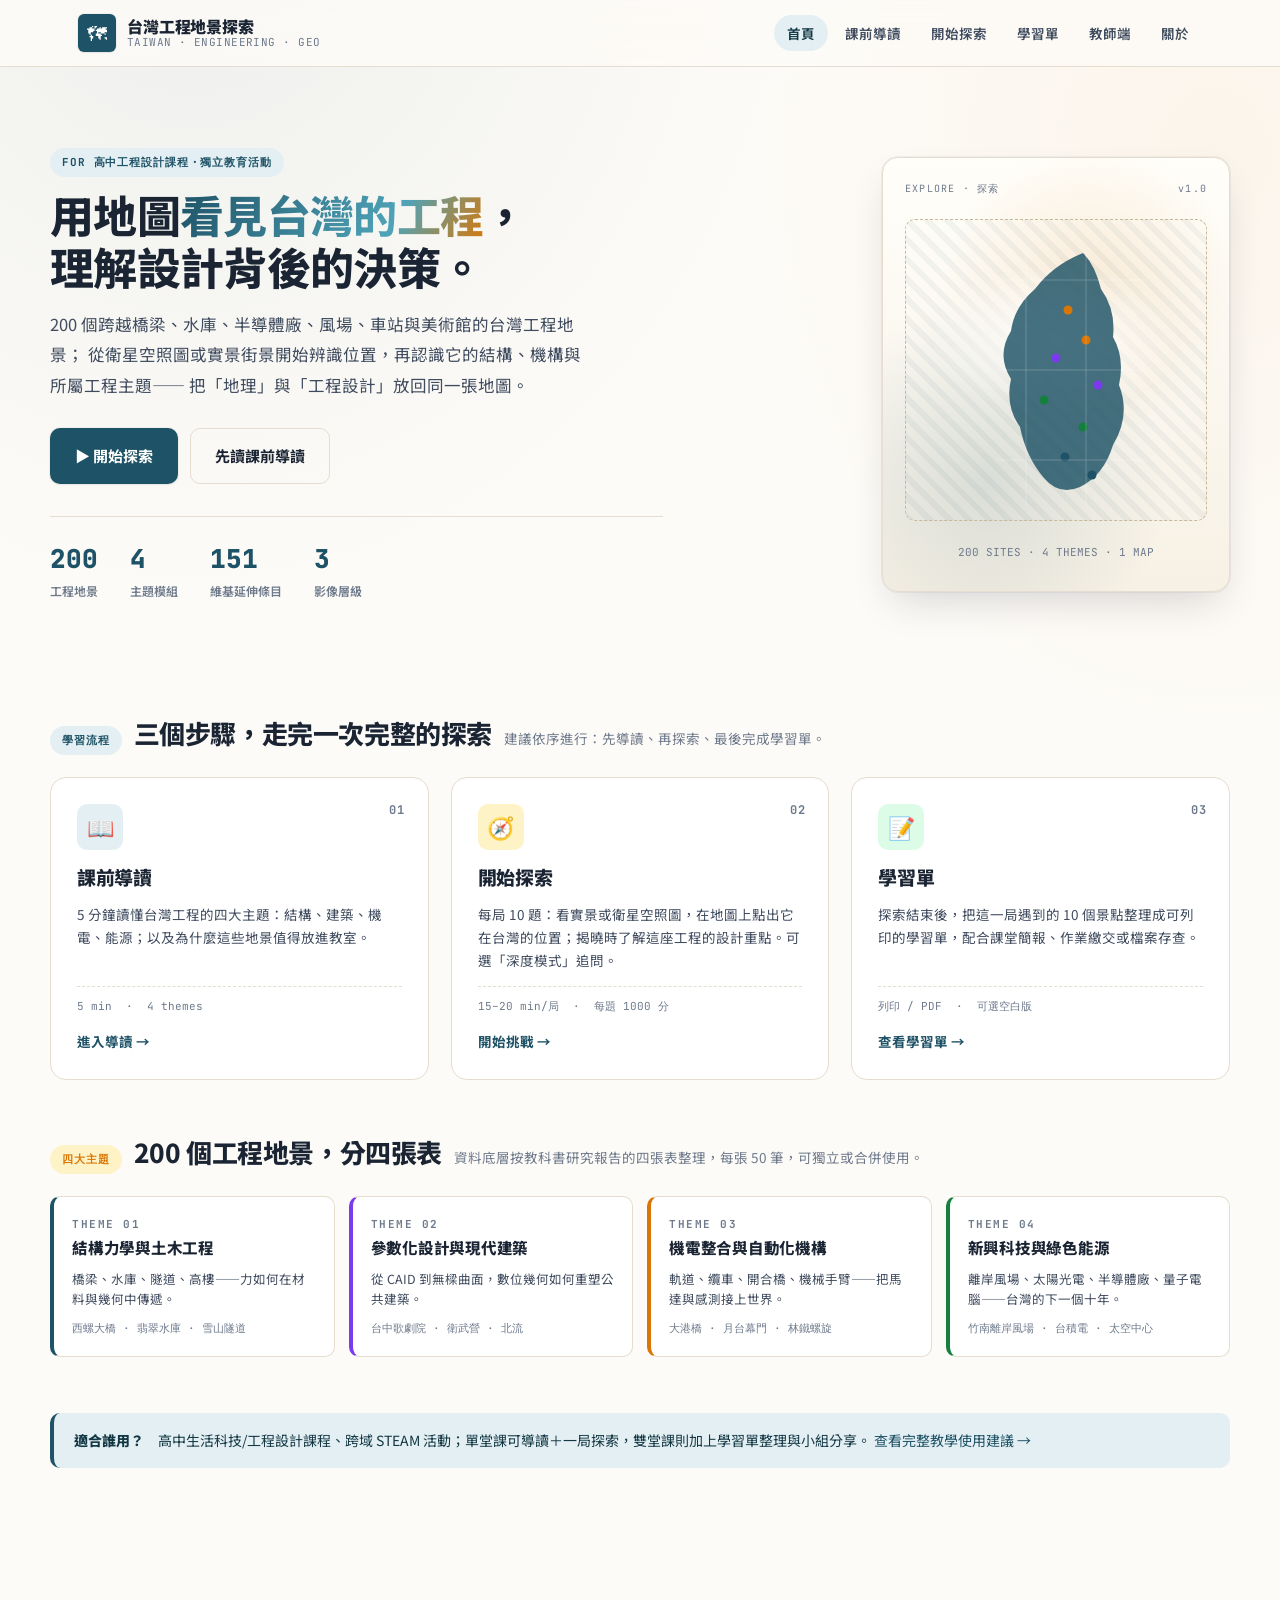
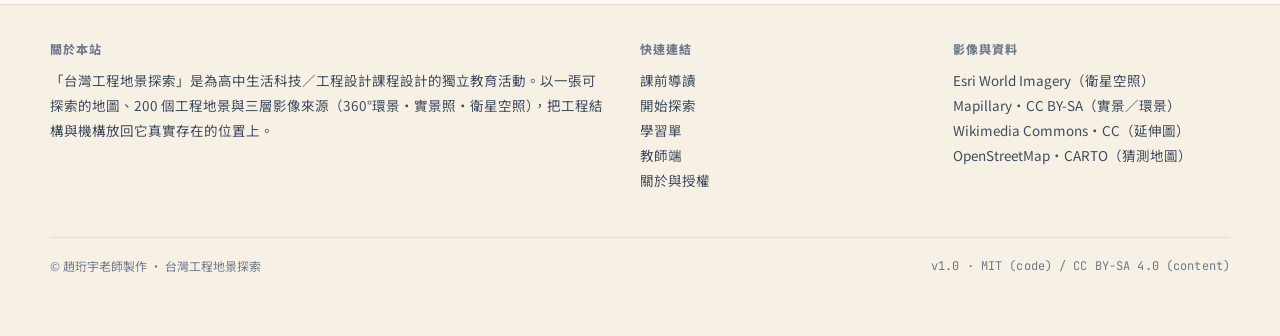
==== index.html @ e028227a "初始版本：台灣工程地景探索 v1.0 從 PC13110 工程設計學習平台的 GeoGuess 衍生而來的獨立教育站， 把 200 個工程地景重新組成完整的學習活動。  頁面架構（6 頁）： - in" ====
<!DOCTYPE html>
<html lang="zh-Hant">
<head>
<meta charset="UTF-8">
<meta name="viewport" content="width=device-width, initial-scale=1.0">
<title>台灣工程地景探索 ｜ Taiwan Engineering Geo</title>
<meta name="description" content="200 個台灣工程地景的互動學習活動：先讀懂四大工程主題，再進入地圖挑戰看景認位，最後完成學習單。為高中工程設計課程設計的獨立教育站。">
<link rel="preconnect" href="https://fonts.googleapis.com">
<link rel="preconnect" href="https://fonts.gstatic.com" crossorigin>
<link href="https://fonts.googleapis.com/css2?family=Noto+Sans+TC:wght@400;500;700;800;900&family=JetBrains+Mono:wght@400;700&display=swap" rel="stylesheet">
<link rel="stylesheet" href="css/style.css">
<link rel="icon" href="data:image/svg+xml,%3Csvg xmlns='http://www.w3.org/2000/svg' viewBox='0 0 100 100'%3E%3Ctext y='.9em' font-size='90'%3E🗺️%3C/text%3E%3C/svg%3E">
</head>
<body>

<header class="topbar">
  <div class="topbar-inner">
    <a class="brand" href="index.html">
      <div class="logo">🗺</div>
      <div class="t">
        <div class="t-1">台灣工程地景探索</div>
        <div class="t-2">TAIWAN · ENGINEERING · GEO</div>
      </div>
    </a>
    <nav class="topnav">
      <a href="index.html" class="active">首頁</a>
      <a href="intro.html">課前導讀</a>
      <a href="explore.html">開始探索</a>
      <a href="worksheet.html">學習單</a>
      <a href="teacher.html">教師端</a>
      <a href="about.html">關於</a>
    </nav>
  </div>
</header>

<main>

<section class="hero wrap">
  <div class="hero-grid">
    <div>
      <span class="eyebrow">FOR 高中工程設計課程・獨立教育活動</span>
      <h1>用地圖<span class="grad">看見台灣的工程</span>，<br>理解設計背後的決策。</h1>
      <p class="lead">
        200 個跨越橋梁、水庫、半導體廠、風場、車站與美術館的台灣工程地景；
        從衛星空照圖或實景街景開始辨識位置，再認識它的結構、機構與所屬工程主題——
        把「地理」與「工程設計」放回同一張地圖。
      </p>
      <div class="hero-cta">
        <a class="btn btn-primary btn-lg" href="explore.html">▶ 開始探索</a>
        <a class="btn btn-ghost btn-lg" href="intro.html">先讀課前導讀</a>
      </div>
      <div class="hero-stat">
        <div><span class="n">200</span><span class="l">工程地景</span></div>
        <div><span class="n">4</span><span class="l">主題模組</span></div>
        <div><span class="n">151</span><span class="l">維基延伸條目</span></div>
        <div><span class="n">3</span><span class="l">影像層級</span></div>
      </div>
    </div>
    <div class="hero-art">
      <div class="badge-row">
        <span>EXPLORE · 探索</span>
        <span>v1.0</span>
      </div>
      <div class="map-mini" aria-hidden="true">
        <svg viewBox="0 0 200 200" xmlns="http://www.w3.org/2000/svg">
          <!-- 台灣輪廓抽象示意 -->
          <path fill="#1E5266" opacity=".82" d="M118 22 Q126 30 130 46 Q140 60 138 78 Q146 92 142 110 Q150 130 138 150 Q132 170 116 178 Q102 184 92 172 Q80 158 76 138 Q66 124 70 106 Q60 90 70 74 Q72 58 86 46 Q98 30 118 22Z"/>
          <!-- 點：四大主題色 -->
          <circle cx="108" cy="60" r="3" fill="#D97706"/>
          <circle cx="120" cy="80" r="3" fill="#D97706"/>
          <circle cx="100" cy="92" r="3" fill="#7C3AED"/>
          <circle cx="128" cy="110" r="3" fill="#7C3AED"/>
          <circle cx="92" cy="120" r="3" fill="#15803D"/>
          <circle cx="118" cy="138" r="3" fill="#15803D"/>
          <circle cx="106" cy="158" r="3" fill="#1E5266"/>
          <circle cx="124" cy="170" r="3" fill="#1E5266"/>
          <!-- 經緯網格 -->
          <g stroke="#fff" stroke-width=".4" opacity=".35">
            <line x1="60" y1="40" x2="160" y2="40"/>
            <line x1="60" y1="100" x2="160" y2="100"/>
            <line x1="60" y1="160" x2="160" y2="160"/>
            <line x1="80" y1="20" x2="80" y2="190"/>
            <line x1="120" y1="20" x2="120" y2="190"/>
          </g>
        </svg>
      </div>
      <div class="map-cap">200 SITES · 4 THEMES · 1 MAP</div>
    </div>
  </div>
</section>

<section class="section wrap">
  <div class="h-sec">
    <span class="eyebrow">學習流程</span>
    <h2>三個步驟，走完一次完整的探索</h2>
    <span class="sub">建議依序進行：先導讀、再探索、最後完成學習單。</span>
  </div>
  <div class="entries">

    <a class="entry-card" href="intro.html">
      <span class="step">01</span>
      <div class="ic">📖</div>
      <h3>課前導讀</h3>
      <p>5 分鐘讀懂台灣工程的四大主題：結構、建築、機電、能源；以及為什麼這些地景值得放進教室。</p>
      <div class="meta">
        <span>5 min</span><span>·</span><span>4 themes</span>
      </div>
      <span class="go">進入導讀 →</span>
    </a>

    <a class="entry-card amber" href="explore.html">
      <span class="step">02</span>
      <div class="ic">🧭</div>
      <h3>開始探索</h3>
      <p>每局 10 題：看實景或衛星空照圖，在地圖上點出它在台灣的位置；揭曉時了解這座工程的設計重點。可選「深度模式」追問。</p>
      <div class="meta">
        <span>15–20 min/局</span><span>·</span><span>每題 1000 分</span>
      </div>
      <span class="go">開始挑戰 →</span>
    </a>

    <a class="entry-card green" href="worksheet.html">
      <span class="step">03</span>
      <div class="ic">📝</div>
      <h3>學習單</h3>
      <p>探索結束後，把這一局遇到的 10 個景點整理成可列印的學習單，配合課堂簡報、作業繳交或檔案存查。</p>
      <div class="meta">
        <span>列印 / PDF</span><span>·</span><span>可選空白版</span>
      </div>
      <span class="go">查看學習單 →</span>
    </a>

  </div>
</section>

<section class="section wrap">
  <div class="h-sec">
    <span class="eyebrow eyebrow-amber">四大主題</span>
    <h2>200 個工程地景，分四張表</h2>
    <span class="sub">資料底層按教科書研究報告的四張表整理，每張 50 筆，可獨立或合併使用。</span>
  </div>
  <div class="themes">
    <div class="theme-card">
      <div class="num">THEME 01</div>
      <h4>結構力學與土木工程</h4>
      <p>橋梁、水庫、隧道、高樓——力如何在材料與幾何中傳遞。</p>
      <div class="ex">西螺大橋 · 翡翠水庫 · 雪山隧道</div>
    </div>
    <div class="theme-card">
      <div class="num">THEME 02</div>
      <h4>參數化設計與現代建築</h4>
      <p>從 CAID 到無樑曲面，數位幾何如何重塑公共建築。</p>
      <div class="ex">台中歌劇院 · 衛武營 · 北流</div>
    </div>
    <div class="theme-card">
      <div class="num">THEME 03</div>
      <h4>機電整合與自動化機構</h4>
      <p>軌道、纜車、開合橋、機械手臂——把馬達與感測接上世界。</p>
      <div class="ex">大港橋 · 月台幕門 · 林鐵螺旋</div>
    </div>
    <div class="theme-card">
      <div class="num">THEME 04</div>
      <h4>新興科技與綠色能源</h4>
      <p>離岸風場、太陽光電、半導體廠、量子電腦——台灣的下一個十年。</p>
      <div class="ex">竹南離岸風場 · 台積電 · 太空中心</div>
    </div>
  </div>
</section>

<section class="section wrap">
  <div class="callout">
    <strong>適合誰用？</strong>　高中生活科技/工程設計課程、跨域 STEAM 活動；單堂課可導讀＋一局探索，雙堂課則加上學習單整理與小組分享。
    <a href="intro.html">查看完整教學使用建議 →</a>
  </div>
</section>

</main>

<footer class="footer">
  <div class="footer-inner">
    <div>
      <h4>關於本站</h4>
      <p>「台灣工程地景探索」是為高中生活科技／工程設計課程設計的獨立教育活動。以一張可探索的地圖、200 個工程地景與三層影像來源（360°環景・實景照・衛星空照），把工程結構與機構放回它真實存在的位置上。</p>
    </div>
    <div>
      <h4>快速連結</h4>
      <ul>
        <li><a href="intro.html">課前導讀</a></li>
        <li><a href="explore.html">開始探索</a></li>
        <li><a href="worksheet.html">學習單</a></li>
        <li><a href="teacher.html">教師端</a></li>
        <li><a href="about.html">關於與授權</a></li>
      </ul>
    </div>
    <div>
      <h4>影像與資料</h4>
      <ul>
        <li>Esri World Imagery（衛星空照）</li>
        <li>Mapillary・CC BY-SA（實景／環景）</li>
        <li>Wikimedia Commons・CC（延伸圖）</li>
        <li>OpenStreetMap・CARTO（猜測地圖）</li>
      </ul>
    </div>
    <div class="copy">
      <span>© 趙珩宇老師製作 · 台灣工程地景探索</span>
      <span class="mono">v1.0 · MIT (code) / CC BY-SA 4.0 (content)</span>
    </div>
  </div>
</footer>

</body>
</html>
---- css/style.css ----
/* ============================================================
 * 台灣工程地景探索 — 全站樣式
 * 設計主軸：紙地圖（topographic）風格、米色紙底＋深青／琥珀雙色點綴
 * ============================================================ */

:root {
  --c-ink:        #1A2433;
  --c-ink-soft:   #3F4B5E;
  --c-muted:      #6E7A8C;
  --c-line:       #E5DDD0;
  --c-line-soft:  #F0EADD;
  --c-paper:      #FDFBF7;
  --c-paper-2:    #F7F1E5;
  --c-card:       #FFFFFF;
  --c-primary:    #1E5266;
  --c-primary-d:  #133844;
  --c-primary-l:  #E3EFF3;
  --c-amber:      #D97706;
  --c-amber-l:    #FEF3C7;
  --c-green:      #15803D;
  --c-green-l:    #DCFCE7;
  --c-red:        #B91C1C;
  --c-red-l:      #FEE2E2;

  --r-sm: 6px;
  --r:    10px;
  --r-lg: 16px;

  --sh-sm: 0 1px 2px rgba(20,30,50,.05), 0 0 0 1px rgba(20,30,50,.04);
  --sh:    0 4px 16px rgba(20,30,50,.08), 0 0 0 1px rgba(20,30,50,.04);
  --sh-lg: 0 18px 40px -12px rgba(20,30,50,.18), 0 0 0 1px rgba(20,30,50,.05);

  --f-sans: "Noto Sans TC", "Noto Sans", -apple-system, "PingFang TC", "Microsoft JhengHei", sans-serif;
  --f-mono: "JetBrains Mono", "SF Mono", Menlo, Consolas, monospace;
}

* { box-sizing: border-box; margin: 0; padding: 0; }
html { -webkit-text-size-adjust: 100%; }
body {
  font-family: var(--f-sans);
  font-size: 15px;
  line-height: 1.7;
  color: var(--c-ink);
  background:
    radial-gradient(ellipse 80% 60% at 15% -5%, rgba(30,82,102,.07), transparent 60%),
    radial-gradient(ellipse 60% 50% at 95% 8%, rgba(217,119,6,.05), transparent 60%),
    var(--c-paper);
  min-height: 100vh;
  -webkit-font-smoothing: antialiased;
}
img { max-width: 100%; display: block; }
a { color: var(--c-primary); text-decoration: none; }
a:hover { color: var(--c-primary-d); }
button { font-family: inherit; cursor: pointer; }
input, textarea, select { font-family: inherit; font-size: inherit; }

.mono { font-family: var(--f-mono); letter-spacing: .01em; }

/* ---------- 頂部與頁尾 ---------- */
.topbar {
  position: sticky; top: 0; z-index: 50;
  background: rgba(253, 251, 247, .85);
  backdrop-filter: saturate(180%) blur(12px);
  -webkit-backdrop-filter: saturate(180%) blur(12px);
  border-bottom: 1px solid var(--c-line);
}
.topbar-inner {
  max-width: 1180px; margin: 0 auto;
  padding: 14px 28px;
  display: flex; align-items: center; gap: 18px; flex-wrap: wrap;
}
.brand {
  display: flex; align-items: center; gap: 11px;
  text-decoration: none; color: inherit;
}
.brand .logo {
  width: 38px; height: 38px;
  display: grid; place-items: center;
  background: var(--c-primary); color: #fff;
  border-radius: var(--r-sm);
  font-size: 20px;
  box-shadow: var(--sh-sm);
}
.brand .t {
  display: flex; flex-direction: column; line-height: 1.2;
}
.brand .t-1 {
  font-size: 16px; font-weight: 900; letter-spacing: -.01em; color: var(--c-ink);
}
.brand .t-2 {
  font-family: var(--f-mono);
  font-size: 11px; color: var(--c-muted); letter-spacing: .04em;
}
.topnav { margin-left: auto; display: flex; gap: 4px; flex-wrap: wrap; }
.topnav a {
  font-size: 13.5px; font-weight: 600;
  padding: 7px 13px; border-radius: 999px;
  color: var(--c-ink-soft);
}
.topnav a:hover { background: var(--c-line-soft); color: var(--c-primary); }
.topnav a.active { background: var(--c-primary-l); color: var(--c-primary-d); }

.footer {
  margin-top: 80px;
  padding: 36px 28px 60px;
  border-top: 1px solid var(--c-line);
  background: var(--c-paper-2);
}
.footer-inner {
  max-width: 1180px; margin: 0 auto;
  display: grid; grid-template-columns: 2fr 1fr 1fr; gap: 36px;
}
.footer h4 {
  font-size: 12px; font-weight: 800;
  color: var(--c-muted); text-transform: uppercase;
  letter-spacing: .08em; margin-bottom: 10px;
}
.footer p, .footer li {
  font-size: 13.5px; color: var(--c-ink-soft); line-height: 1.85;
}
.footer ul { list-style: none; }
.footer a { color: var(--c-ink-soft); }
.footer a:hover { color: var(--c-primary); text-decoration: underline; }
.footer .copy {
  grid-column: 1 / -1;
  border-top: 1px solid var(--c-line);
  padding-top: 18px; margin-top: 8px;
  font-size: 12px; color: var(--c-muted);
  display: flex; justify-content: space-between; gap: 12px; flex-wrap: wrap;
}
@media (max-width: 760px) {
  .footer-inner { grid-template-columns: 1fr; gap: 26px; }
}

/* ---------- 容器與排版 ---------- */
.wrap { max-width: 1180px; margin: 0 auto; padding: 0 28px; }
.wrap-narrow { max-width: 820px; margin: 0 auto; padding: 0 28px; }
.section { padding: 56px 0; }
.section + .section { padding-top: 0; }

.eyebrow {
  display: inline-flex; align-items: center; gap: 8px;
  font-family: var(--f-mono);
  font-size: 11px; font-weight: 700;
  color: var(--c-primary);
  background: var(--c-primary-l);
  border-radius: 999px;
  padding: 5px 12px;
  letter-spacing: .08em;
  text-transform: uppercase;
}
.eyebrow-amber { background: var(--c-amber-l); color: var(--c-amber); }

h1, h2, h3, h4 { color: var(--c-ink); letter-spacing: -.015em; font-weight: 800; }
h1 { font-size: 44px; line-height: 1.18; }
h2 { font-size: 30px; line-height: 1.25; }
h3 { font-size: 21px; line-height: 1.35; }
h4 { font-size: 16px; line-height: 1.4; }
.lead {
  font-size: 16.5px; line-height: 1.85; color: var(--c-ink-soft);
}
.muted { color: var(--c-muted); }
.grad {
  background: linear-gradient(120deg, var(--c-primary), #4FA3B8 70%, var(--c-amber));
  -webkit-background-clip: text; background-clip: text;
  -webkit-text-fill-color: transparent;
}
@media (max-width: 680px) {
  h1 { font-size: 32px; }
  h2 { font-size: 24px; }
}

/* ---------- 按鈕 ---------- */
.btn {
  display: inline-flex; align-items: center; gap: 8px;
  font-size: 14px; font-weight: 700;
  padding: 11px 19px;
  border-radius: var(--r);
  border: 1px solid transparent;
  cursor: pointer;
  transition: transform .12s, box-shadow .12s, background .12s;
}
.btn:active { transform: translateY(1px); }
.btn-primary {
  background: var(--c-primary); color: #fff; box-shadow: var(--sh-sm);
}
.btn-primary:hover { background: var(--c-primary-d); color: #fff; }
.btn-amber { background: var(--c-amber); color: #fff; box-shadow: var(--sh-sm); }
.btn-amber:hover { background: #B45309; color: #fff; }
.btn-ghost {
  background: transparent; color: var(--c-ink);
  border-color: var(--c-line);
}
.btn-ghost:hover { background: var(--c-line-soft); border-color: var(--c-primary); }
.btn-sm { padding: 7px 13px; font-size: 12.5px; }
.btn-lg { padding: 14px 24px; font-size: 15px; }

/* ---------- 卡片 ---------- */
.card {
  background: var(--c-card);
  border: 1px solid var(--c-line);
  border-radius: var(--r-lg);
  padding: 24px;
  box-shadow: var(--sh-sm);
}
.card-hov { transition: transform .15s, box-shadow .15s, border-color .15s; }
.card-hov:hover { transform: translateY(-3px); box-shadow: var(--sh); border-color: #D2C4A8; }

.chip {
  display: inline-flex; align-items: center; gap: 5px;
  font-size: 12px; font-weight: 700;
  padding: 3px 10px; border-radius: 999px;
  background: var(--c-line-soft); color: var(--c-ink-soft);
}
.chip-primary { background: var(--c-primary-l); color: var(--c-primary-d); }
.chip-amber { background: var(--c-amber-l); color: var(--c-amber); }
.chip-green { background: var(--c-green-l); color: var(--c-green); }

/* ---------- 首頁專屬 ---------- */
.hero {
  padding: 80px 0 60px;
  position: relative;
}
.hero-grid {
  display: grid; grid-template-columns: 1.2fr 1fr; gap: 56px; align-items: center;
}
@media (max-width: 880px) {
  .hero-grid { grid-template-columns: 1fr; gap: 32px; }
  .hero { padding: 50px 0 30px; }
}
.hero h1 { margin-top: 12px; }
.hero .lead { margin-top: 16px; max-width: 540px; }
.hero-cta { margin-top: 28px; display: flex; gap: 12px; flex-wrap: wrap; }
.hero-stat {
  margin-top: 32px; display: flex; gap: 32px; flex-wrap: wrap;
  padding-top: 20px; border-top: 1px solid var(--c-line);
}
.hero-stat div { display: flex; flex-direction: column; }
.hero-stat .n {
  font-family: var(--f-mono);
  font-size: 26px; font-weight: 800; color: var(--c-primary);
}
.hero-stat .l { font-size: 12px; color: var(--c-muted); font-weight: 600; }

.hero-art {
  position: relative; aspect-ratio: 4/5; max-width: 380px; margin-left: auto;
  background: var(--c-card);
  border: 1px solid var(--c-line);
  border-radius: var(--r-lg);
  box-shadow: var(--sh-lg);
  overflow: hidden;
  padding: 22px;
  background-image:
    radial-gradient(circle at 60% 30%, rgba(217,119,6,.12), transparent 40%),
    radial-gradient(circle at 30% 75%, rgba(30,82,102,.14), transparent 45%),
    linear-gradient(180deg, #FFFEF9, #F7F1E5);
}
.hero-art .badge-row {
  display: flex; justify-content: space-between; align-items: center;
  font-family: var(--f-mono); font-size: 10px; color: var(--c-muted); letter-spacing: .12em;
}
.hero-art .map-mini {
  margin: 22px auto;
  width: 100%; aspect-ratio: 1;
  background:
    radial-gradient(ellipse 60% 36% at 50% 40%, #FFFFFF, transparent 70%),
    repeating-linear-gradient(45deg, rgba(30,82,102,.05) 0 6px, transparent 6px 14px);
  border: 1px dashed #C8B89A;
  border-radius: var(--r);
  position: relative;
}
.hero-art .map-mini svg { width: 100%; height: 100%; display: block; }
.hero-art .map-cap {
  font-family: var(--f-mono);
  font-size: 11px; color: var(--c-muted); text-align: center;
}

/* 三大主要入口卡片 */
.entries {
  display: grid; grid-template-columns: repeat(3, 1fr); gap: 22px;
}
@media (max-width: 880px) { .entries { grid-template-columns: 1fr; } }
.entry-card {
  background: var(--c-card);
  border: 1px solid var(--c-line);
  border-radius: var(--r-lg);
  padding: 26px;
  display: flex; flex-direction: column; gap: 14px;
  transition: transform .15s, box-shadow .15s, border-color .15s;
  position: relative;
  overflow: hidden;
}
.entry-card:hover {
  transform: translateY(-4px);
  box-shadow: var(--sh-lg);
  border-color: var(--c-primary);
}
.entry-card .step {
  position: absolute; right: 22px; top: 22px;
  font-family: var(--f-mono);
  font-size: 12px; color: var(--c-muted); font-weight: 700; letter-spacing: .1em;
}
.entry-card .ic {
  width: 46px; height: 46px; border-radius: var(--r);
  display: grid; place-items: center; font-size: 22px;
  background: var(--c-primary-l); color: var(--c-primary-d);
}
.entry-card.amber .ic { background: var(--c-amber-l); color: var(--c-amber); }
.entry-card.green .ic { background: var(--c-green-l); color: var(--c-green); }
.entry-card h3 { font-size: 19px; }
.entry-card p { font-size: 13.5px; color: var(--c-ink-soft); line-height: 1.7; flex: 1; }
.entry-card .meta {
  font-family: var(--f-mono); font-size: 11px; color: var(--c-muted);
  display: flex; gap: 14px; padding-top: 10px; border-top: 1px dashed var(--c-line);
}
.entry-card .go {
  display: inline-flex; align-items: center; gap: 6px;
  font-weight: 700; color: var(--c-primary);
  font-size: 13.5px;
}

/* 四大主題小卡 */
.themes {
  display: grid; grid-template-columns: repeat(4, 1fr); gap: 14px;
}
@media (max-width: 880px) { .themes { grid-template-columns: repeat(2, 1fr); } }
@media (max-width: 480px) { .themes { grid-template-columns: 1fr; } }
.theme-card {
  background: var(--c-card);
  border: 1px solid var(--c-line);
  border-radius: var(--r);
  padding: 18px;
  border-left: 4px solid var(--c-primary);
  transition: transform .12s, box-shadow .12s;
}
.theme-card:nth-child(2) { border-left-color: #7C3AED; }
.theme-card:nth-child(3) { border-left-color: var(--c-amber); }
.theme-card:nth-child(4) { border-left-color: var(--c-green); }
.theme-card:hover { transform: translateY(-2px); box-shadow: var(--sh-sm); }
.theme-card .num {
  font-family: var(--f-mono);
  font-size: 11px; font-weight: 700; color: var(--c-muted); letter-spacing: .14em;
}
.theme-card h4 { margin: 4px 0 10px; font-size: 15.5px; }
.theme-card p { font-size: 12.5px; color: var(--c-ink-soft); line-height: 1.6; }
.theme-card .ex {
  margin-top: 10px;
  font-family: var(--f-mono); font-size: 11px; color: var(--c-muted);
}

/* 段落標題 */
.h-sec {
  display: flex; align-items: baseline; gap: 12px;
  margin-bottom: 22px; flex-wrap: wrap;
}
.h-sec h2 { font-size: 26px; }
.h-sec .sub { font-size: 13.5px; color: var(--c-muted); }

/* 工具列／設定區 */
.toolbar {
  display: flex; gap: 8px; flex-wrap: wrap; align-items: center;
  padding: 12px 16px;
  background: var(--c-card);
  border: 1px solid var(--c-line);
  border-radius: var(--r);
}
.toolbar select, .toolbar input[type=text] {
  font-size: 13px; padding: 7px 10px;
  border: 1px solid var(--c-line); border-radius: var(--r-sm);
  background: #fff; color: var(--c-ink);
}
.toolbar label { font-size: 12.5px; color: var(--c-ink-soft); font-weight: 600; }

/* 通用 list */
ul.bullet { list-style: none; }
ul.bullet li {
  position: relative; padding-left: 22px;
  font-size: 14.5px; color: var(--c-ink-soft);
  margin-bottom: 8px; line-height: 1.75;
}
ul.bullet li::before {
  content: ''; position: absolute; left: 4px; top: 11px;
  width: 6px; height: 6px; border-radius: 50%;
  background: var(--c-amber);
}

/* 雙欄式說明 */
.split {
  display: grid; grid-template-columns: 1fr 1fr; gap: 28px;
}
@media (max-width: 760px) { .split { grid-template-columns: 1fr; } }

/* 提示 / 訊息盒 */
.callout {
  background: var(--c-primary-l);
  border-left: 4px solid var(--c-primary);
  padding: 16px 20px;
  border-radius: var(--r);
  font-size: 14px;
  color: var(--c-primary-d);
}
.callout.amber {
  background: var(--c-amber-l);
  border-left-color: var(--c-amber);
  color: #92400E;
}
.callout strong { font-weight: 800; }

/* 可滾動表格 */
.tw-scroll { overflow-x: auto; }
table.t {
  width: 100%; border-collapse: collapse; font-size: 13.5px;
}
table.t th, table.t td {
  text-align: left; padding: 10px 12px;
  border-bottom: 1px solid var(--c-line);
  vertical-align: top;
}
table.t th {
  background: var(--c-paper-2);
  font-weight: 800; color: var(--c-ink);
  white-space: nowrap;
}
table.t tbody tr:hover { background: var(--c-line-soft); }

/* 工具條（探索頁） */
.exp-hud {
  display: flex; align-items: center; gap: 14px;
  padding: 14px 18px;
  background: var(--c-card);
  border: 1px solid var(--c-line);
  border-radius: var(--r);
  flex-wrap: wrap;
}
.exp-hud .item {
  display: flex; flex-direction: column; line-height: 1.2;
  padding-right: 16px; border-right: 1px solid var(--c-line);
}
.exp-hud .item:last-child { border-right: 0; padding-right: 0; }
.exp-hud .item .l { font-size: 11px; color: var(--c-muted); font-weight: 600; letter-spacing: .04em; }
.exp-hud .item .v { font-family: var(--f-mono); font-size: 17px; font-weight: 800; color: var(--c-primary); }
.exp-hud .mode-tag {
  background: var(--c-primary); color: #fff;
  padding: 4px 11px; border-radius: 999px;
  font-size: 12px; font-weight: 700;
}

/* 探索佈局：左影像、右地圖 */
.exp-stage {
  display: grid; grid-template-columns: 1.45fr 1fr;
  gap: 18px; margin-top: 16px;
}
@media (max-width: 880px) { .exp-stage { grid-template-columns: 1fr; } }

.photo-panel, .map-panel {
  background: var(--c-card);
  border: 1px solid var(--c-line);
  border-radius: var(--r-lg);
  overflow: hidden;
  display: flex; flex-direction: column;
  box-shadow: var(--sh-sm);
}
.panel-h {
  font-family: var(--f-mono);
  font-size: 11.5px; font-weight: 700;
  color: var(--c-muted); letter-spacing: .1em;
  padding: 10px 16px;
  border-bottom: 1px solid var(--c-line);
  background: var(--c-paper-2);
}
.photo-box {
  position: relative; width: 100%;
  aspect-ratio: 4/3; min-height: 320px; max-height: 60vh;
  background: #1A2433;
  display: flex; align-items: center; justify-content: center;
  overflow: hidden;
}
.photo-box img {
  width: 100%; height: 100%; object-fit: cover;
}
.photo-msg {
  position: absolute; inset: 0;
  display: flex; align-items: center; justify-content: center;
  color: #cbd5e1; font-size: 14px; text-align: center; padding: 20px;
}
.photo-msg.hidden { display: none; }
#pano {
  position: absolute; inset: 0; width: 100%; height: 100%;
  display: none; cursor: grab; touch-action: none;
}
#pano.on { display: block; }
#pano.drag { cursor: grabbing; }
.pano-badge {
  position: absolute; left: 10px; top: 10px; z-index: 3;
  background: var(--c-amber); color: #fff;
  padding: 4px 10px; border-radius: 999px;
  font-size: 11px; font-weight: 700; pointer-events: none;
}
.pano-badge.hidden { display: none; }

.zoombar {
  display: none; gap: 8px; align-items: center;
  padding: 10px 14px; border-top: 1px solid var(--c-line);
  background: var(--c-paper-2);
}
.zoombar.on { display: flex; }
.zbtn {
  font-size: 12px; padding: 6px 10px;
  border: 1px solid var(--c-line);
  background: #fff; border-radius: var(--r-sm); color: var(--c-ink);
}
.zbtn:disabled { opacity: .4; cursor: default; }
.zlabel { font-size: 12px; color: var(--c-muted); flex: 1; text-align: center; }

.photo-cap {
  font-size: 12px; color: var(--c-muted);
  padding: 8px 14px; border-top: 1px solid var(--c-line);
}
.photo-clue {
  display: none;
  font-size: 13px; color: var(--c-ink-soft);
  padding: 12px 14px;
  background: var(--c-amber-l);
  border-top: 1px solid #FCD34D;
  line-height: 1.7;
}
.photo-clue.on { display: block; }
.photo-clue b { color: var(--c-amber); }

.refs { display: none; gap: 10px; flex-wrap: wrap; padding: 12px 14px; border-top: 1px solid var(--c-line); }
.refs.on { display: flex; }
.refs-h {
  width: 100%; font-size: 12px; font-weight: 800; color: var(--c-primary);
  text-transform: uppercase; letter-spacing: .08em;
}
.ref-card {
  width: 144px; border: 1px solid var(--c-line); background: #fff;
  border-radius: var(--r-sm); overflow: hidden;
  text-decoration: none; color: var(--c-ink);
  transition: transform .12s, box-shadow .12s, border-color .12s;
}
.ref-card:hover { transform: translateY(-2px); box-shadow: var(--sh-sm); border-color: var(--c-primary); }
.ref-card img { width: 100%; height: 90px; object-fit: cover; object-position: top; background: var(--c-paper-2); }
.ref-card span { display: block; font-size: 12px; font-weight: 700; padding: 6px 10px; }

#map {
  width: 100%; height: 460px; cursor: crosshair; background: var(--c-paper-2);
}
@media (max-width: 880px) { #map { height: 380px; } }
.gm {
  width: 22px; height: 22px; border-radius: 50%;
  display: flex; align-items: center; justify-content: center;
  font-size: 11px; font-weight: 900; border: 3px solid #fff;
  box-shadow: 0 2px 4px rgba(0,0,0,.25);
}
.gm-guess { background: var(--c-amber); color: #fff; }
.gm-actual { background: var(--c-green); color: #fff; }
.leaflet-container { font-family: var(--f-sans); }

.controls {
  padding: 14px 16px;
  display: flex; flex-direction: column; gap: 10px;
  border-top: 1px solid var(--c-line);
}
.result {
  font-size: 14px; color: var(--c-ink-soft);
  line-height: 1.65; min-height: 38px;
}
.result b { color: var(--c-primary); font-weight: 800; }
.result .rn { color: var(--c-amber); font-weight: 800; }

/* 深度模式追問 */
.followup {
  margin-top: 14px;
  background: var(--c-primary-l);
  border-left: 4px solid var(--c-primary);
  padding: 16px 18px;
  border-radius: var(--r);
}
.followup .fu-q {
  font-size: 14.5px; font-weight: 800; color: var(--c-primary-d);
  margin-bottom: 10px;
}
.followup .fu-opts {
  display: flex; flex-direction: column; gap: 6px;
}
.followup .fu-opt {
  background: #fff;
  border: 1px solid var(--c-line);
  border-radius: var(--r-sm);
  padding: 9px 13px;
  font-size: 13.5px; color: var(--c-ink);
  text-align: left; transition: background .12s, border-color .12s;
}
.followup .fu-opt:hover { background: var(--c-line-soft); border-color: var(--c-primary); }
.followup .fu-opt.ok { background: var(--c-green-l); border-color: var(--c-green); color: var(--c-green); font-weight: 700; }
.followup .fu-opt.bad { background: var(--c-red-l); border-color: var(--c-red); color: var(--c-red); }
.followup .fu-explain {
  margin-top: 10px; font-size: 13px; color: var(--c-ink-soft); line-height: 1.7;
  padding-top: 10px; border-top: 1px dashed #BFD9E2;
}

/* 開始畫面 / 結算 overlay */
.overlay {
  position: fixed; inset: 0; background: rgba(20,30,50,.55);
  display: flex; align-items: center; justify-content: center; padding: 20px;
  z-index: 1000; overflow: auto;
}
.overlay.hidden { display: none; }
.ov-box {
  background: #fff;
  border: 1px solid var(--c-line);
  border-radius: var(--r-lg);
  padding: 30px 32px;
  text-align: center;
  max-width: 460px; width: 100%;
  box-shadow: var(--sh-lg);
}
.ov-box h1 {
  font-size: 22px; color: var(--c-ink); margin-bottom: 8px;
}
.ov-box p { font-size: 14px; color: var(--c-ink-soft); line-height: 1.75; margin-bottom: 16px; }
.ov-box .big {
  font-family: var(--f-mono);
  font-size: 36px; color: var(--c-primary); font-weight: 800;
  margin: 12px 0 4px;
}
.ov-box .max { font-size: 13px; color: var(--c-muted); margin-bottom: 18px; }
.ov-box .rank-badge {
  display: inline-block;
  padding: 6px 14px;
  background: var(--c-amber-l); color: var(--c-amber);
  border-radius: 999px; font-weight: 700; font-size: 13px;
  margin-bottom: 20px;
}
.ov-box button { width: 100%; margin-top: 8px; padding: 12px; }
.ov-box .lead { font-size: 13px; color: var(--c-muted); margin: 16px 0 6px; }
.ov-box input {
  width: 100%; font-family: var(--f-mono); font-size: 13px; color: var(--c-ink);
  background: var(--c-paper-2); border: 1px solid var(--c-line);
  border-radius: var(--r-sm); padding: 10px;
  margin-top: 6px;
}
.ov-box input:focus { outline: none; border-color: var(--c-primary); background: #fff; }
.ov-box a { color: var(--c-primary); text-decoration: underline; }

.ov-modes {
  display: flex; flex-direction: column; gap: 10px; margin-top: 8px;
}
.ov-modes button {
  width: 100%; text-align: left; padding: 14px 16px;
  background: var(--c-primary); color: #fff;
  border: 0; border-radius: var(--r);
  display: flex; flex-direction: column; gap: 4px;
}
.ov-modes button .t1 { font-size: 15px; font-weight: 800; }
.ov-modes button .t2 { font-size: 11.5px; font-weight: 400; opacity: .9; }
.ov-modes button.alt { background: var(--c-card); color: var(--c-ink); border: 1px solid var(--c-line); }
.ov-modes button.alt .t1 { color: var(--c-ink); }
.ov-modes button.alt .t2 { color: var(--c-muted); opacity: 1; }
.ov-modes button.alt:hover { background: var(--c-line-soft); border-color: var(--c-primary); }

.ov-deep {
  display: flex; gap: 10px; align-items: center;
  margin: 16px 0;
  padding: 11px 14px;
  background: var(--c-amber-l);
  border-left: 4px solid var(--c-amber);
  border-radius: var(--r-sm);
  font-size: 13px; color: #92400E;
  text-align: left;
}
.ov-deep input[type=checkbox] { width: 18px; height: 18px; accent-color: var(--c-amber); }
.ov-deep label { cursor: pointer; flex: 1; line-height: 1.5; }
.ov-deep small { display: block; color: #B45309; font-size: 11.5px; margin-top: 2px; }

/* 學習單 */
.ws-actions {
  display: flex; gap: 10px; flex-wrap: wrap; margin-bottom: 18px;
  padding: 12px 16px;
  background: var(--c-card);
  border: 1px solid var(--c-line);
  border-radius: var(--r);
}
.ws-actions .info {
  flex: 1; font-size: 13px; color: var(--c-ink-soft);
}
.ws-sheet {
  background: #fff;
  border: 1px solid var(--c-line);
  border-radius: var(--r);
  padding: 36px 40px;
  box-shadow: var(--sh-sm);
  margin-bottom: 20px;
}
.ws-sheet h2 {
  text-align: center; font-size: 22px; margin-bottom: 6px;
}
.ws-sheet .ws-sub {
  text-align: center; font-size: 12px; color: var(--c-muted);
  font-family: var(--f-mono); letter-spacing: .04em; margin-bottom: 22px;
}
.ws-meta {
  display: grid; grid-template-columns: 1fr 1fr 1fr; gap: 12px;
  padding-bottom: 14px; margin-bottom: 20px;
  border-bottom: 1px solid var(--c-line);
}
.ws-meta .f {
  font-size: 12px; color: var(--c-muted);
}
.ws-meta .f .lab { display: block; font-weight: 700; margin-bottom: 3px; }
.ws-meta .line {
  border-bottom: 1px solid var(--c-ink);
  min-height: 26px;
}
.ws-sheet h3 {
  font-size: 16px; margin: 22px 0 10px;
  padding-left: 10px; border-left: 4px solid var(--c-primary);
}
.ws-sheet ol, .ws-sheet ul { margin: 8px 0 14px 22px; }
.ws-sheet ol li, .ws-sheet ul li { font-size: 13.5px; margin-bottom: 5px; }
.ws-sheet .blank {
  border-bottom: 1px solid var(--c-ink);
  min-height: 22px;
  margin: 6px 0;
}
.ws-sheet .blank.big { min-height: 60px; }
.ws-sheet table {
  width: 100%; border-collapse: collapse; font-size: 12.5px;
  margin: 8px 0 16px;
}
.ws-sheet table th, .ws-sheet table td {
  border: 1px solid #94A3B8;
  padding: 7px 9px;
  vertical-align: top;
}
.ws-sheet table th {
  background: var(--c-paper-2); font-weight: 800;
}
.ws-sheet table td.fill { min-height: 38px; }
.ws-sheet .ws-footer {
  margin-top: 30px; padding-top: 14px;
  border-top: 1px dashed var(--c-line);
  display: flex; justify-content: space-between;
  font-size: 11px; color: var(--c-muted);
}

@media print {
  body { background: #fff; }
  .topbar, .footer, .ws-actions, .topnav, .no-print { display: none !important; }
  .ws-sheet { box-shadow: none; border: 0; padding: 0; margin: 0; }
  .wrap, .wrap-narrow { padding: 0; max-width: none; }
  .section { padding: 0; }
  h1, h2, h3 { page-break-after: avoid; }
  table, .ws-sheet table { page-break-inside: avoid; }
}

/* 教師端 */
.tc-grid {
  display: grid; grid-template-columns: 1fr 1fr; gap: 18px;
}
@media (max-width: 880px) { .tc-grid { grid-template-columns: 1fr; } }
.tc-card { padding: 22px; }
.tc-card h3 { margin-bottom: 12px; }
.tc-stats {
  display: grid; grid-template-columns: repeat(4, 1fr); gap: 12px;
  margin: 12px 0 18px;
}
.tc-stat {
  background: var(--c-paper-2);
  border: 1px solid var(--c-line);
  border-radius: var(--r-sm);
  padding: 12px; text-align: center;
}
.tc-stat .n {
  font-family: var(--f-mono); font-size: 22px; font-weight: 800; color: var(--c-primary);
}
.tc-stat .l { font-size: 11px; color: var(--c-muted); font-weight: 600; }
.tc-empty {
  text-align: center;
  padding: 40px 20px;
  color: var(--c-muted);
  background: var(--c-paper-2);
  border: 1px dashed var(--c-line);
  border-radius: var(--r);
  font-size: 14px;
}
.tc-paste textarea {
  width: 100%; min-height: 110px;
  border: 1px solid var(--c-line); border-radius: var(--r-sm);
  padding: 10px 12px;
  font-family: var(--f-mono); font-size: 12.5px;
  resize: vertical;
}
.tc-paste textarea:focus { outline: none; border-color: var(--c-primary); }

.bar-list { display: flex; flex-direction: column; gap: 8px; }
.bar-row { display: flex; align-items: center; gap: 10px; font-size: 13px; }
.bar-row .name { flex: 0 0 130px; color: var(--c-ink-soft); white-space: nowrap; overflow: hidden; text-overflow: ellipsis; }
.bar-row .bar { flex: 1; height: 8px; background: var(--c-line-soft); border-radius: 99px; overflow: hidden; }
.bar-row .bar > div { height: 100%; background: linear-gradient(90deg, var(--c-primary), var(--c-amber)); }
.bar-row .v { flex: 0 0 80px; text-align: right; font-family: var(--f-mono); font-size: 12px; color: var(--c-primary); font-weight: 700; }

/* 工程地景縮覽地圖（intro / about 通用） */
.mini-leaf {
  width: 100%; height: 360px;
  border: 1px solid var(--c-line); border-radius: var(--r);
  background: var(--c-paper-2);
}
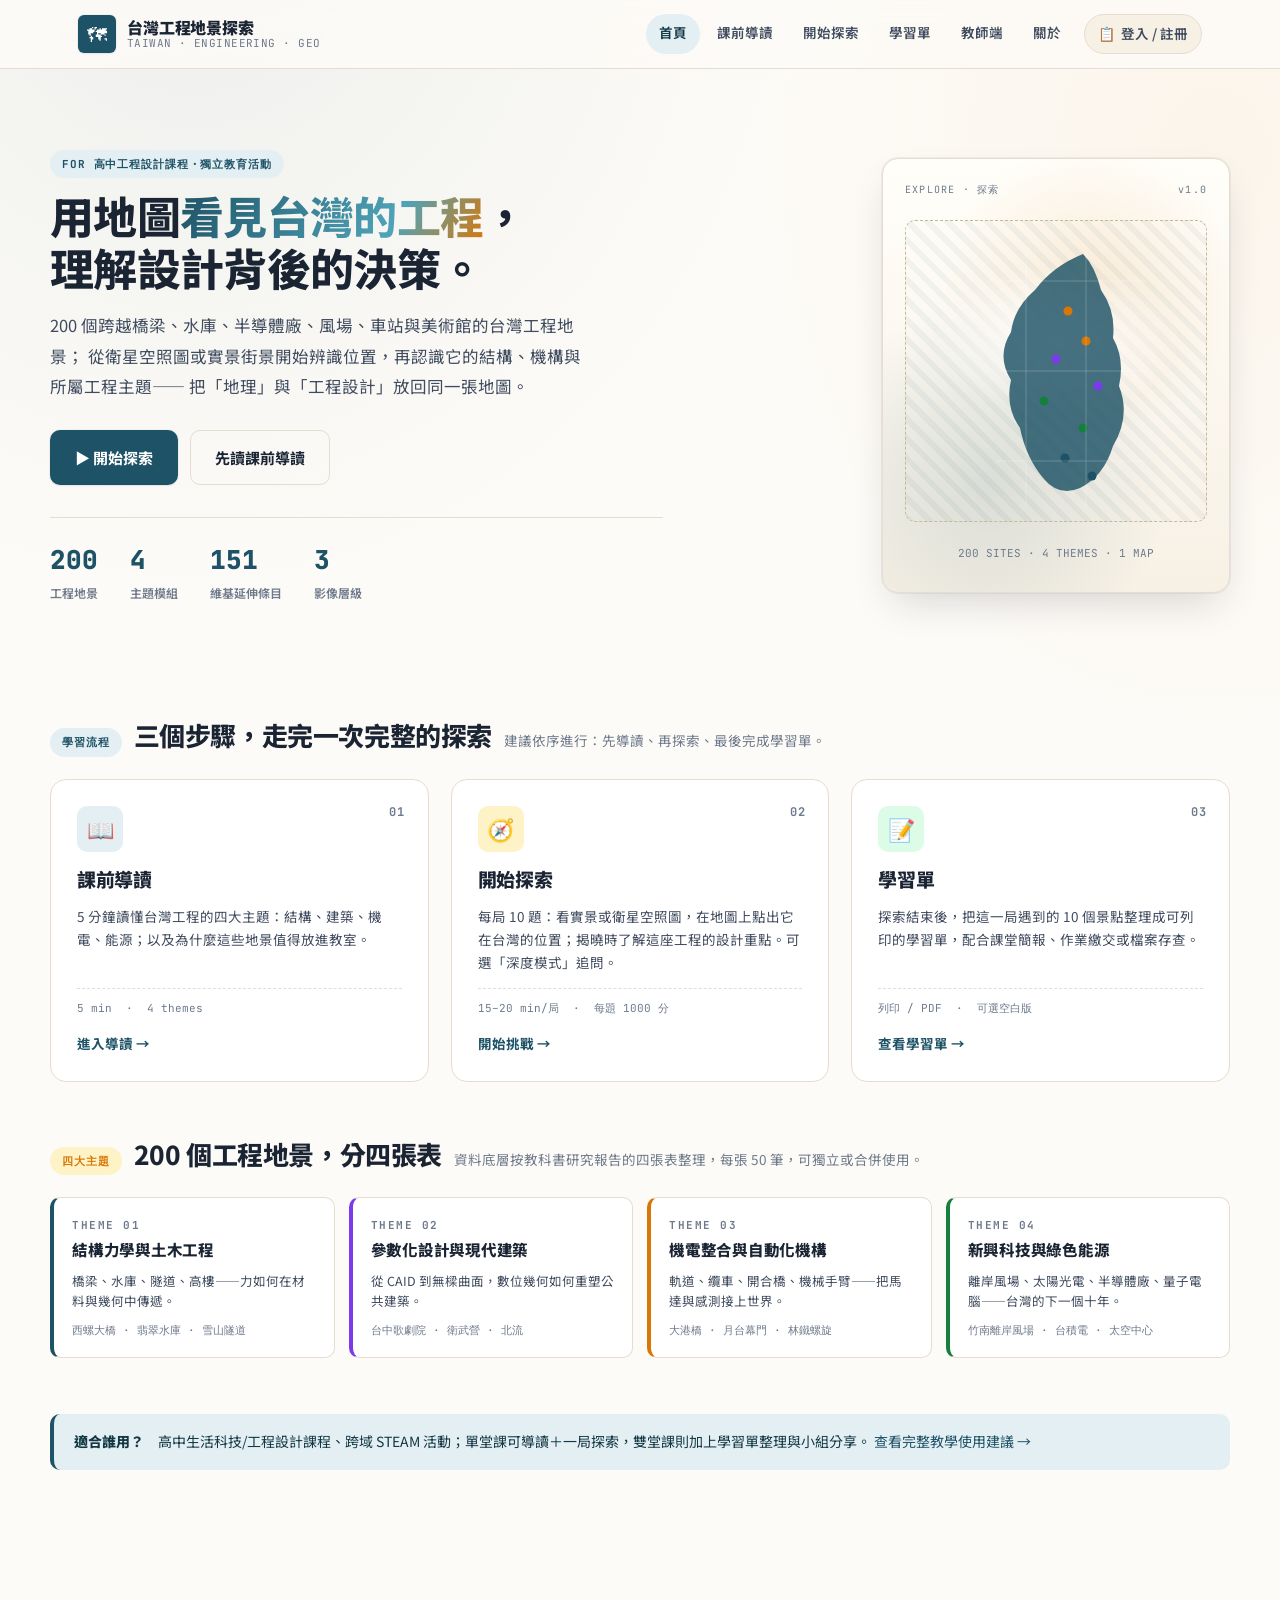
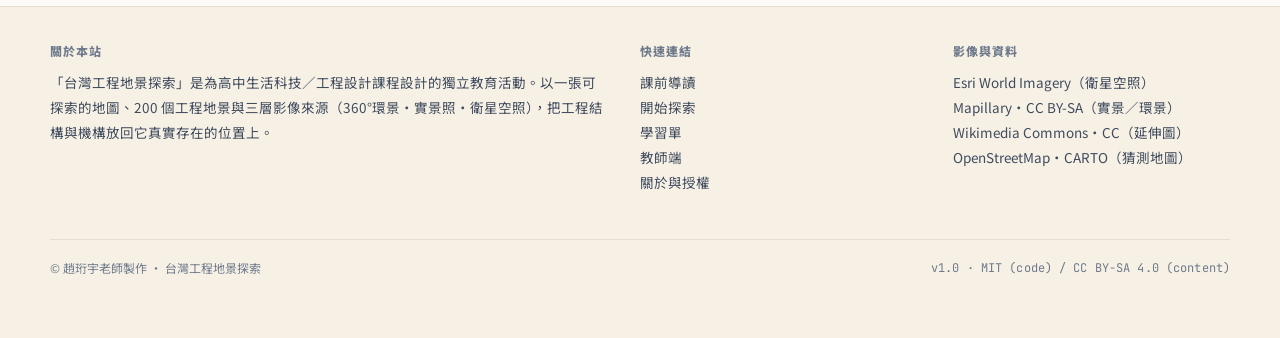
==== commit 487b56db: "新增玩家帳號系統與試玩模式 - 試玩 20 題：開始畫面新增「🎮 試玩 20 題」入口，跨全 200 景點隨機抽 20 題，   不需登入、不保存紀錄；適合第一次訪客評估。  - 帳號系統（純 loc" ====
--- a/index.html
+++ b/index.html
@@ -32,6 +32,7 @@
     </nav>
   </div>
 </header>
+<script src="js/auth.js"></script>
 
 <main>
 
--- a/css/style.css
+++ b/css/style.css
@@ -490,6 +490,16 @@
 }
 #pano.on { display: block; }
 #pano.drag { cursor: grabbing; }
+#satMap {
+  position: absolute; inset: 0; width: 100%; height: 100%;
+  display: none; background: #0d0c1f;
+}
+#satMap.on { display: block; }
+#satMap .leaflet-control-attribution {
+  font-size: 9px;
+  background: rgba(0,0,0,.5); color: #ddd;
+}
+#satMap .leaflet-control-attribution a { color: #ffd34e; }
 .pano-badge {
   position: absolute; left: 10px; top: 10px; z-index: 3;
   background: var(--c-amber); color: #fff;
@@ -807,3 +817,140 @@
   border: 1px solid var(--c-line); border-radius: var(--r);
   background: var(--c-paper-2);
 }
+
+/* ---------- 帳號 ---------- */
+.topnav-account {
+  display: inline-flex; align-items: center; gap: 6px;
+  margin-left: 6px; padding: 6px 12px;
+  font-size: 13px; font-weight: 700;
+  background: var(--c-paper-2);
+  border: 1px solid var(--c-line);
+  border-radius: 999px;
+  color: var(--c-ink-soft);
+  transition: background .12s, border-color .12s;
+}
+.topnav-account:hover { background: var(--c-primary-l); border-color: var(--c-primary); color: var(--c-primary-d); }
+.topnav-account.active { background: var(--c-primary); border-color: var(--c-primary); color: #fff; }
+.topnav-account .ac-ic { font-size: 14px; }
+.topnav-account .ac-n { max-width: 9em; overflow: hidden; text-overflow: ellipsis; white-space: nowrap; }
+
+.auth-tabs {
+  display: flex; gap: 4px; margin: 26px 0 12px;
+  padding: 4px; background: var(--c-paper-2);
+  border: 1px solid var(--c-line);
+  border-radius: var(--r);
+  width: fit-content;
+}
+.auth-tab {
+  padding: 8px 22px;
+  background: transparent; border: 0;
+  border-radius: var(--r-sm);
+  font-size: 14px; font-weight: 700;
+  color: var(--c-muted);
+}
+.auth-tab.active {
+  background: var(--c-card); color: var(--c-ink);
+  box-shadow: var(--sh-sm);
+}
+
+.auth-form {
+  display: none; flex-direction: column; gap: 14px;
+  max-width: 460px;
+}
+.auth-form.on { display: flex; }
+.auth-form label {
+  display: flex; flex-direction: column; gap: 5px;
+  font-size: 13px; font-weight: 700; color: var(--c-ink-soft);
+}
+.auth-form input, .auth-form select {
+  font-size: 15px; padding: 11px 14px;
+  background: #fff;
+  border: 1px solid var(--c-line);
+  border-radius: var(--r-sm);
+  color: var(--c-ink);
+  transition: border-color .12s, box-shadow .12s;
+}
+.auth-form input:focus, .auth-form select:focus {
+  outline: none; border-color: var(--c-primary);
+  box-shadow: 0 0 0 3px rgba(30,82,102,.12);
+}
+.auth-form input[type=password] { font-family: var(--f-mono); letter-spacing: .3em; }
+.auth-row {
+  display: grid; grid-template-columns: 1fr 1fr; gap: 12px;
+}
+@media (max-width: 520px) { .auth-row { grid-template-columns: 1fr; } }
+.auth-form button[type=submit] { margin-top: 6px; }
+.auth-msg { font-size: 13px; min-height: 18px; }
+
+.profile-head {
+  display: flex; align-items: flex-start; gap: 16px;
+  padding-bottom: 22px; border-bottom: 1px solid var(--c-line);
+}
+.profile-ic {
+  width: 60px; height: 60px; flex-shrink: 0;
+  display: grid; place-items: center;
+  background: var(--c-primary-l); color: var(--c-primary-d);
+  border-radius: 50%; font-size: 30px;
+}
+.profile-head h1 { font-size: 26px; line-height: 1.2; }
+
+.hist-list {
+  display: flex; flex-direction: column;
+}
+.hist-row {
+  display: grid;
+  grid-template-columns: 110px 1fr 1.2fr 80px;
+  gap: 12px; align-items: center;
+  padding: 9px 4px;
+  border-bottom: 1px solid var(--c-line-soft);
+  font-size: 13.5px;
+}
+.hist-row:last-child { border-bottom: 0; }
+.hist-row .h-date { color: var(--c-muted); font-family: var(--f-mono); font-size: 12.5px; }
+.hist-row .h-mode { color: var(--c-ink-soft); }
+.hist-row .h-bar { height: 8px; background: var(--c-line-soft); border-radius: 99px; overflow: hidden; }
+.hist-row .h-bar > div { height: 100%; background: linear-gradient(90deg, var(--c-primary), var(--c-amber)); }
+.hist-row .h-score { text-align: right; font-family: var(--f-mono); font-weight: 800; color: var(--c-primary); }
+@media (max-width: 600px) {
+  .hist-row { grid-template-columns: 1fr 80px; grid-template-areas: "date score" "mode mode" "bar bar"; gap: 4px; }
+  .hist-row .h-date { grid-area: date; }
+  .hist-row .h-mode { grid-area: mode; }
+  .hist-row .h-bar  { grid-area: bar; }
+  .hist-row .h-score{ grid-area: score; }
+}
+
+/* explore 開始畫面：試玩 CTA + 已登入提示 */
+.ov-userline {
+  display: flex; align-items: center; gap: 8px;
+  font-size: 12.5px; color: var(--c-muted);
+  margin: 10px 0 6px;
+  padding: 7px 12px;
+  background: var(--c-paper-2);
+  border-radius: var(--r-sm);
+  text-align: left;
+}
+.ov-userline.logged-in {
+  color: var(--c-green); background: var(--c-green-l);
+}
+.ov-userline a { color: inherit; text-decoration: underline; }
+.ov-trial {
+  background: linear-gradient(135deg, var(--c-amber), #F59E0B);
+  color: #fff;
+  border: 0;
+  padding: 16px 18px;
+  border-radius: var(--r);
+  cursor: pointer;
+  display: flex; flex-direction: column; gap: 4px;
+  text-align: left;
+}
+.ov-trial:hover { background: linear-gradient(135deg, #B45309, var(--c-amber)); }
+.ov-trial .t1 { font-size: 15.5px; font-weight: 800; }
+.ov-trial .t2 { font-size: 12px; font-weight: 400; opacity: .95; }
+.ov-divider {
+  display: flex; align-items: center; gap: 10px;
+  margin: 12px 0 8px;
+  font-size: 11px; color: var(--c-muted); letter-spacing: .1em;
+}
+.ov-divider::before, .ov-divider::after {
+  content: ''; flex: 1; height: 1px; background: var(--c-line);
+}
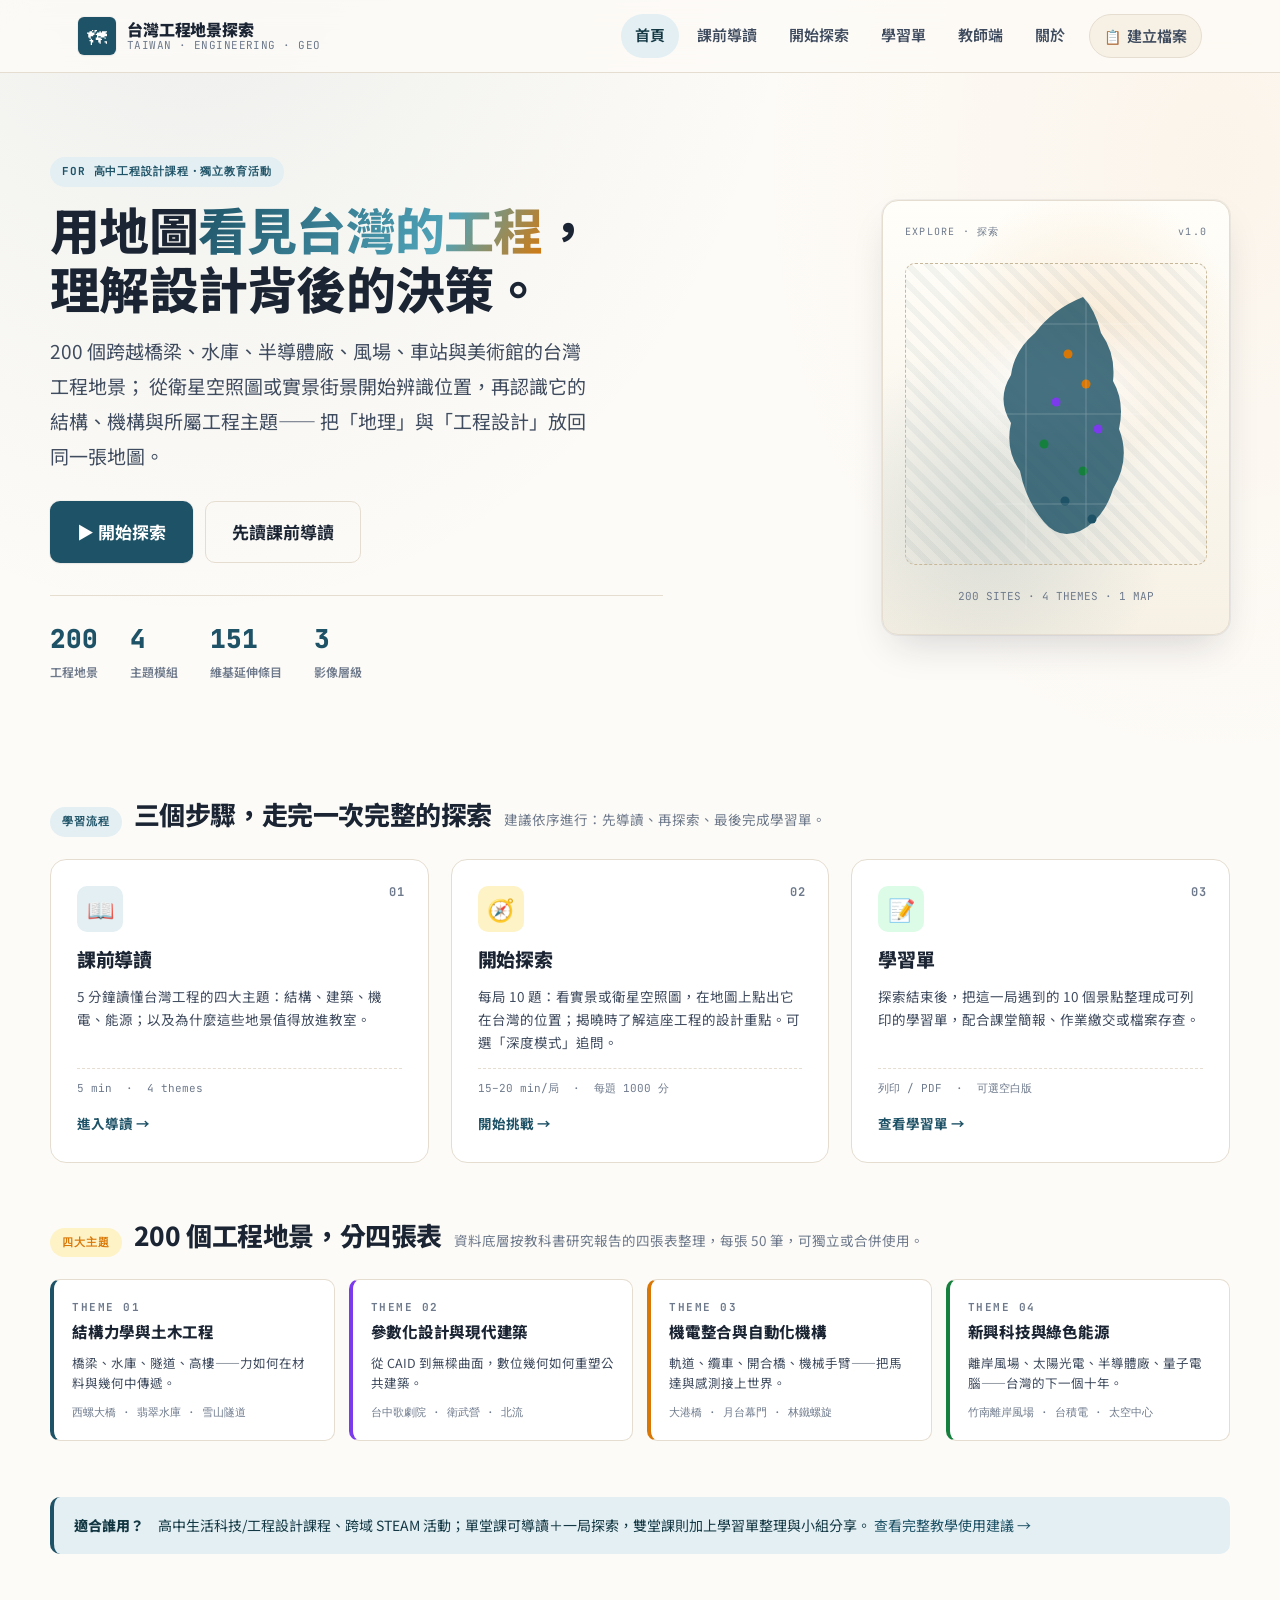
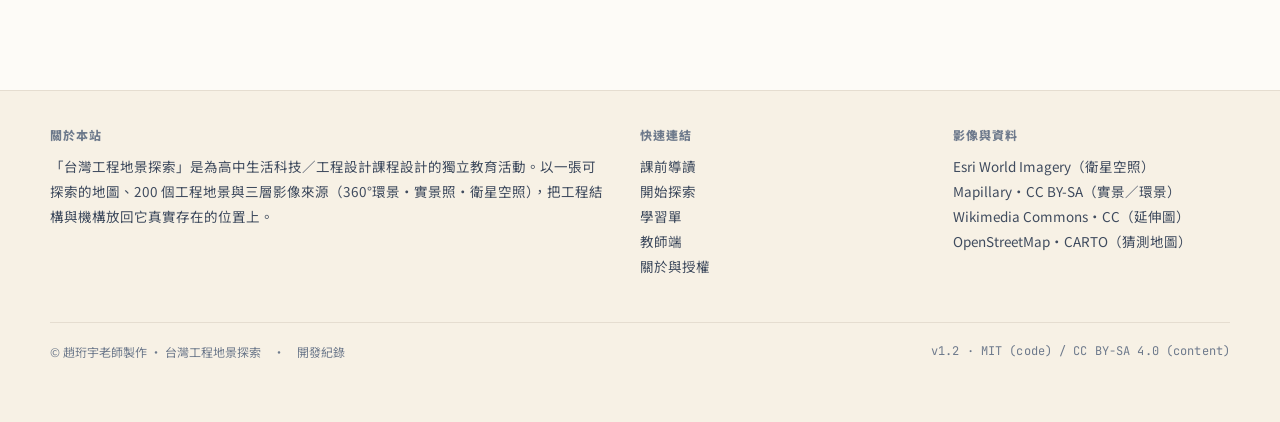
==== commit fad48414: "新增「開發紀錄」頁，逐段保存對話脈絡 仿 PC13110 的 dev-log.html 結構，為本專案建立獨立的開發紀錄頁。 逐段追溯從衍生獨立站到目前的 9 個開發段落，每段含： - 使用者需求（逐" ====
--- a/index.html
+++ b/index.html
@@ -203,8 +203,8 @@
       </ul>
     </div>
     <div class="copy">
-      <span>© 趙珩宇老師製作 · 台灣工程地景探索</span>
-      <span class="mono">v1.0 · MIT (code) / CC BY-SA 4.0 (content)</span>
+      <span>© 趙珩宇老師製作 · 台灣工程地景探索　·　<a href="dev-log.html" style="color:inherit">開發紀錄</a></span>
+      <span class="mono">v1.2 · MIT (code) / CC BY-SA 4.0 (content)</span>
     </div>
   </div>
 </footer>
--- a/css/style.css
+++ b/css/style.css
@@ -38,8 +38,8 @@
 html { -webkit-text-size-adjust: 100%; }
 body {
   font-family: var(--f-sans);
-  font-size: 15px;
-  line-height: 1.7;
+  font-size: 17px;
+  line-height: 1.75;
   color: var(--c-ink);
   background:
     radial-gradient(ellipse 80% 60% at 15% -5%, rgba(30,82,102,.07), transparent 60%),
@@ -93,8 +93,8 @@
 }
 .topnav { margin-left: auto; display: flex; gap: 4px; flex-wrap: wrap; }
 .topnav a {
-  font-size: 13.5px; font-weight: 600;
-  padding: 7px 13px; border-radius: 999px;
+  font-size: 15px; font-weight: 600;
+  padding: 8px 14px; border-radius: 999px;
   color: var(--c-ink-soft);
 }
 .topnav a:hover { background: var(--c-line-soft); color: var(--c-primary); }
@@ -152,12 +152,12 @@
 .eyebrow-amber { background: var(--c-amber-l); color: var(--c-amber); }
 
 h1, h2, h3, h4 { color: var(--c-ink); letter-spacing: -.015em; font-weight: 800; }
-h1 { font-size: 44px; line-height: 1.18; }
-h2 { font-size: 30px; line-height: 1.25; }
-h3 { font-size: 21px; line-height: 1.35; }
-h4 { font-size: 16px; line-height: 1.4; }
+h1 { font-size: 50px; line-height: 1.18; }
+h2 { font-size: 34px; line-height: 1.25; }
+h3 { font-size: 24px; line-height: 1.35; }
+h4 { font-size: 18px; line-height: 1.4; }
 .lead {
-  font-size: 16.5px; line-height: 1.85; color: var(--c-ink-soft);
+  font-size: 19px; line-height: 1.85; color: var(--c-ink-soft);
 }
 .muted { color: var(--c-muted); }
 .grad {
@@ -166,15 +166,15 @@
   -webkit-text-fill-color: transparent;
 }
 @media (max-width: 680px) {
-  h1 { font-size: 32px; }
-  h2 { font-size: 24px; }
+  h1 { font-size: 36px; }
+  h2 { font-size: 28px; }
 }
 
 /* ---------- 按鈕 ---------- */
 .btn {
   display: inline-flex; align-items: center; gap: 8px;
-  font-size: 14px; font-weight: 700;
-  padding: 11px 19px;
+  font-size: 16px; font-weight: 700;
+  padding: 12px 22px;
   border-radius: var(--r);
   border: 1px solid transparent;
   cursor: pointer;
@@ -192,8 +192,8 @@
   border-color: var(--c-line);
 }
 .btn-ghost:hover { background: var(--c-line-soft); border-color: var(--c-primary); }
-.btn-sm { padding: 7px 13px; font-size: 12.5px; }
-.btn-lg { padding: 14px 24px; font-size: 15px; }
+.btn-sm { padding: 8px 14px; font-size: 14px; }
+.btn-lg { padding: 15px 26px; font-size: 17px; }
 
 /* ---------- 卡片 ---------- */
 .card {
@@ -437,12 +437,12 @@
   padding-right: 16px; border-right: 1px solid var(--c-line);
 }
 .exp-hud .item:last-child { border-right: 0; padding-right: 0; }
-.exp-hud .item .l { font-size: 11px; color: var(--c-muted); font-weight: 600; letter-spacing: .04em; }
-.exp-hud .item .v { font-family: var(--f-mono); font-size: 17px; font-weight: 800; color: var(--c-primary); }
+.exp-hud .item .l { font-size: 13px; color: var(--c-muted); font-weight: 600; letter-spacing: .04em; }
+.exp-hud .item .v { font-family: var(--f-mono); font-size: 20px; font-weight: 800; color: var(--c-primary); }
 .exp-hud .mode-tag {
   background: var(--c-primary); color: #fff;
-  padding: 4px 11px; border-radius: 999px;
-  font-size: 12px; font-weight: 700;
+  padding: 6px 14px; border-radius: 999px;
+  font-size: 14px; font-weight: 700;
 }
 
 /* 探索佈局：左影像、右地圖 */
@@ -528,11 +528,11 @@
 }
 .photo-clue {
   display: none;
-  font-size: 13px; color: var(--c-ink-soft);
-  padding: 12px 14px;
+  font-size: 15px; color: var(--c-ink-soft);
+  padding: 14px 16px;
   background: var(--c-amber-l);
   border-top: 1px solid #FCD34D;
-  line-height: 1.7;
+  line-height: 1.75;
 }
 .photo-clue.on { display: block; }
 .photo-clue b { color: var(--c-amber); }
@@ -573,8 +573,8 @@
   border-top: 1px solid var(--c-line);
 }
 .result {
-  font-size: 14px; color: var(--c-ink-soft);
-  line-height: 1.65; min-height: 38px;
+  font-size: 16px; color: var(--c-ink-soft);
+  line-height: 1.7; min-height: 40px;
 }
 .result b { color: var(--c-primary); font-weight: 800; }
 .result .rn { color: var(--c-amber); font-weight: 800; }
@@ -588,18 +588,18 @@
   border-radius: var(--r);
 }
 .followup .fu-q {
-  font-size: 14.5px; font-weight: 800; color: var(--c-primary-d);
-  margin-bottom: 10px;
+  font-size: 16.5px; font-weight: 800; color: var(--c-primary-d);
+  margin-bottom: 12px;
 }
 .followup .fu-opts {
-  display: flex; flex-direction: column; gap: 6px;
+  display: flex; flex-direction: column; gap: 7px;
 }
 .followup .fu-opt {
   background: #fff;
   border: 1px solid var(--c-line);
   border-radius: var(--r-sm);
-  padding: 9px 13px;
-  font-size: 13.5px; color: var(--c-ink);
+  padding: 10px 15px;
+  font-size: 15.5px; color: var(--c-ink);
   text-align: left; transition: background .12s, border-color .12s;
 }
 .followup .fu-opt:hover { background: var(--c-line-soft); border-color: var(--c-primary); }
@@ -627,28 +627,28 @@
   box-shadow: var(--sh-lg);
 }
 .ov-box h1 {
-  font-size: 22px; color: var(--c-ink); margin-bottom: 8px;
-}
-.ov-box p { font-size: 14px; color: var(--c-ink-soft); line-height: 1.75; margin-bottom: 16px; }
+  font-size: 26px; color: var(--c-ink); margin-bottom: 10px;
+}
+.ov-box p { font-size: 15.5px; color: var(--c-ink-soft); line-height: 1.78; margin-bottom: 16px; }
 .ov-box .big {
   font-family: var(--f-mono);
-  font-size: 36px; color: var(--c-primary); font-weight: 800;
+  font-size: 44px; color: var(--c-primary); font-weight: 800;
   margin: 12px 0 4px;
 }
-.ov-box .max { font-size: 13px; color: var(--c-muted); margin-bottom: 18px; }
+.ov-box .max { font-size: 14.5px; color: var(--c-muted); margin-bottom: 18px; }
 .ov-box .rank-badge {
   display: inline-block;
-  padding: 6px 14px;
+  padding: 7px 16px;
   background: var(--c-amber-l); color: var(--c-amber);
-  border-radius: 999px; font-weight: 700; font-size: 13px;
+  border-radius: 999px; font-weight: 700; font-size: 15px;
   margin-bottom: 20px;
 }
-.ov-box button { width: 100%; margin-top: 8px; padding: 12px; }
-.ov-box .lead { font-size: 13px; color: var(--c-muted); margin: 16px 0 6px; }
+.ov-box button { width: 100%; margin-top: 8px; padding: 13px; }
+.ov-box .lead { font-size: 14px; color: var(--c-muted); margin: 16px 0 6px; }
 .ov-box input {
-  width: 100%; font-family: var(--f-mono); font-size: 13px; color: var(--c-ink);
+  width: 100%; font-family: var(--f-mono); font-size: 14px; color: var(--c-ink);
   background: var(--c-paper-2); border: 1px solid var(--c-line);
-  border-radius: var(--r-sm); padding: 10px;
+  border-radius: var(--r-sm); padding: 11px;
   margin-top: 6px;
 }
 .ov-box input:focus { outline: none; border-color: var(--c-primary); background: #fff; }
@@ -663,8 +663,8 @@
   border: 0; border-radius: var(--r);
   display: flex; flex-direction: column; gap: 4px;
 }
-.ov-modes button .t1 { font-size: 15px; font-weight: 800; }
-.ov-modes button .t2 { font-size: 11.5px; font-weight: 400; opacity: .9; }
+.ov-modes button .t1 { font-size: 17px; font-weight: 800; }
+.ov-modes button .t2 { font-size: 13px; font-weight: 400; opacity: .9; }
 .ov-modes button.alt { background: var(--c-card); color: var(--c-ink); border: 1px solid var(--c-line); }
 .ov-modes button.alt .t1 { color: var(--c-ink); }
 .ov-modes button.alt .t2 { color: var(--c-muted); opacity: 1; }
@@ -755,6 +755,45 @@
   font-size: 11px; color: var(--c-muted);
 }
 
+/* 教師版：參考答案 callout（含列印） */
+.ws-answer {
+  background: #F0FDF4;
+  border-left: 4px solid #15803D;
+  border-radius: 6px;
+  padding: 10px 14px;
+  margin: 6px 0 14px;
+  font-size: 13px;
+  color: #14532D;
+  line-height: 1.75;
+  page-break-inside: avoid;
+}
+.ws-answer-h {
+  display: inline-block;
+  font-size: 11px; font-weight: 800;
+  color: #15803D;
+  background: #DCFCE7;
+  padding: 2px 8px;
+  border-radius: 999px;
+  margin-bottom: 6px;
+  letter-spacing: .04em;
+}
+.ws-answer p { font-size: 13px; margin: 4px 0; }
+.ws-answer b { color: #166534; }
+.ws-sheet .ws-banner {
+  background: #FEF3C7;
+  border: 1px solid #FCD34D;
+  border-radius: 7px;
+  padding: 9px 14px;
+  margin: 0 0 18px;
+  font-size: 12.5px;
+  color: #92400E;
+  page-break-inside: avoid;
+}
+/* 教師版時把學生簽名欄改為老師簽名欄（透過 JS 切換 class） */
+.teacher-mode .ws-meta .f.signature .lab::after {
+  content: '老師簽名';
+}
+
 @media print {
   body { background: #fff; }
   .topbar, .footer, .ws-actions, .topnav, .no-print { display: none !important; }
@@ -821,8 +860,8 @@
 /* ---------- 帳號 ---------- */
 .topnav-account {
   display: inline-flex; align-items: center; gap: 6px;
-  margin-left: 6px; padding: 6px 12px;
-  font-size: 13px; font-weight: 700;
+  margin-left: 6px; padding: 8px 14px;
+  font-size: 14.5px; font-weight: 700;
   background: var(--c-paper-2);
   border: 1px solid var(--c-line);
   border-radius: 999px;
@@ -937,20 +976,78 @@
   background: linear-gradient(135deg, var(--c-amber), #F59E0B);
   color: #fff;
   border: 0;
-  padding: 16px 18px;
+  padding: 17px 20px;
   border-radius: var(--r);
   cursor: pointer;
-  display: flex; flex-direction: column; gap: 4px;
+  display: flex; flex-direction: column; gap: 5px;
   text-align: left;
 }
 .ov-trial:hover { background: linear-gradient(135deg, #B45309, var(--c-amber)); }
-.ov-trial .t1 { font-size: 15.5px; font-weight: 800; }
-.ov-trial .t2 { font-size: 12px; font-weight: 400; opacity: .95; }
+.ov-trial .t1 { font-size: 18px; font-weight: 800; }
+.ov-trial .t2 { font-size: 13.5px; font-weight: 400; opacity: .95; }
+.ov-userline { font-size: 14px; }
+.ov-deep label { font-size: 14.5px; }
+.ov-deep small { font-size: 13px; }
 .ov-divider {
   display: flex; align-items: center; gap: 10px;
   margin: 12px 0 8px;
-  font-size: 11px; color: var(--c-muted); letter-spacing: .1em;
+  font-size: 12.5px; color: var(--c-muted); letter-spacing: .1em;
 }
 .ov-divider::before, .ov-divider::after {
   content: ''; flex: 1; height: 1px; background: var(--c-line);
 }
+
+/* 結算頁排行榜 */
+.lb-wrap {
+  text-align: left;
+  background: var(--c-paper-2);
+  border: 1px solid var(--c-line);
+  border-radius: var(--r);
+  padding: 14px 16px;
+  margin: 16px 0;
+}
+.lb-h {
+  font-size: 13px; font-weight: 800;
+  color: var(--c-muted); letter-spacing: .08em;
+  text-transform: uppercase;
+  margin-bottom: 10px;
+  display: flex; justify-content: space-between; align-items: baseline;
+}
+.lb-h .total { font-weight: 700; color: var(--c-ink-soft); letter-spacing: 0; text-transform: none; }
+.lb-row {
+  display: grid;
+  grid-template-columns: 38px 1fr auto;
+  gap: 10px; align-items: center;
+  padding: 7px 6px; font-size: 15px;
+  border-bottom: 1px solid var(--c-line-soft);
+}
+.lb-row:last-child { border-bottom: 0; }
+.lb-row .lb-rank {
+  font-family: var(--f-mono); font-weight: 800;
+  color: var(--c-muted); text-align: center;
+}
+.lb-row.r1 .lb-rank { color: #B45309; }
+.lb-row.r2 .lb-rank { color: #6B7280; }
+.lb-row.r3 .lb-rank { color: #92400E; }
+.lb-row .lb-nick {
+  font-weight: 700;
+  color: var(--c-ink);
+  display: flex; align-items: center; gap: 8px;
+  overflow: hidden; text-overflow: ellipsis; white-space: nowrap;
+}
+.lb-row .lb-tag {
+  font-size: 11px; font-weight: 600;
+  background: var(--c-line-soft); color: var(--c-muted);
+  padding: 2px 7px; border-radius: 999px;
+}
+.lb-row .lb-score {
+  font-family: var(--f-mono); font-weight: 800;
+  color: var(--c-primary); font-size: 16px;
+}
+.lb-row.me {
+  background: var(--c-amber-l); border-radius: 6px;
+  border-bottom: 1px solid #FCD34D;
+}
+.lb-row.me .lb-nick { color: #92400E; }
+.lb-row.me .lb-score { color: var(--c-amber); }
+.lb-row.r1 { background: linear-gradient(90deg, rgba(217,119,6,.15), transparent); }
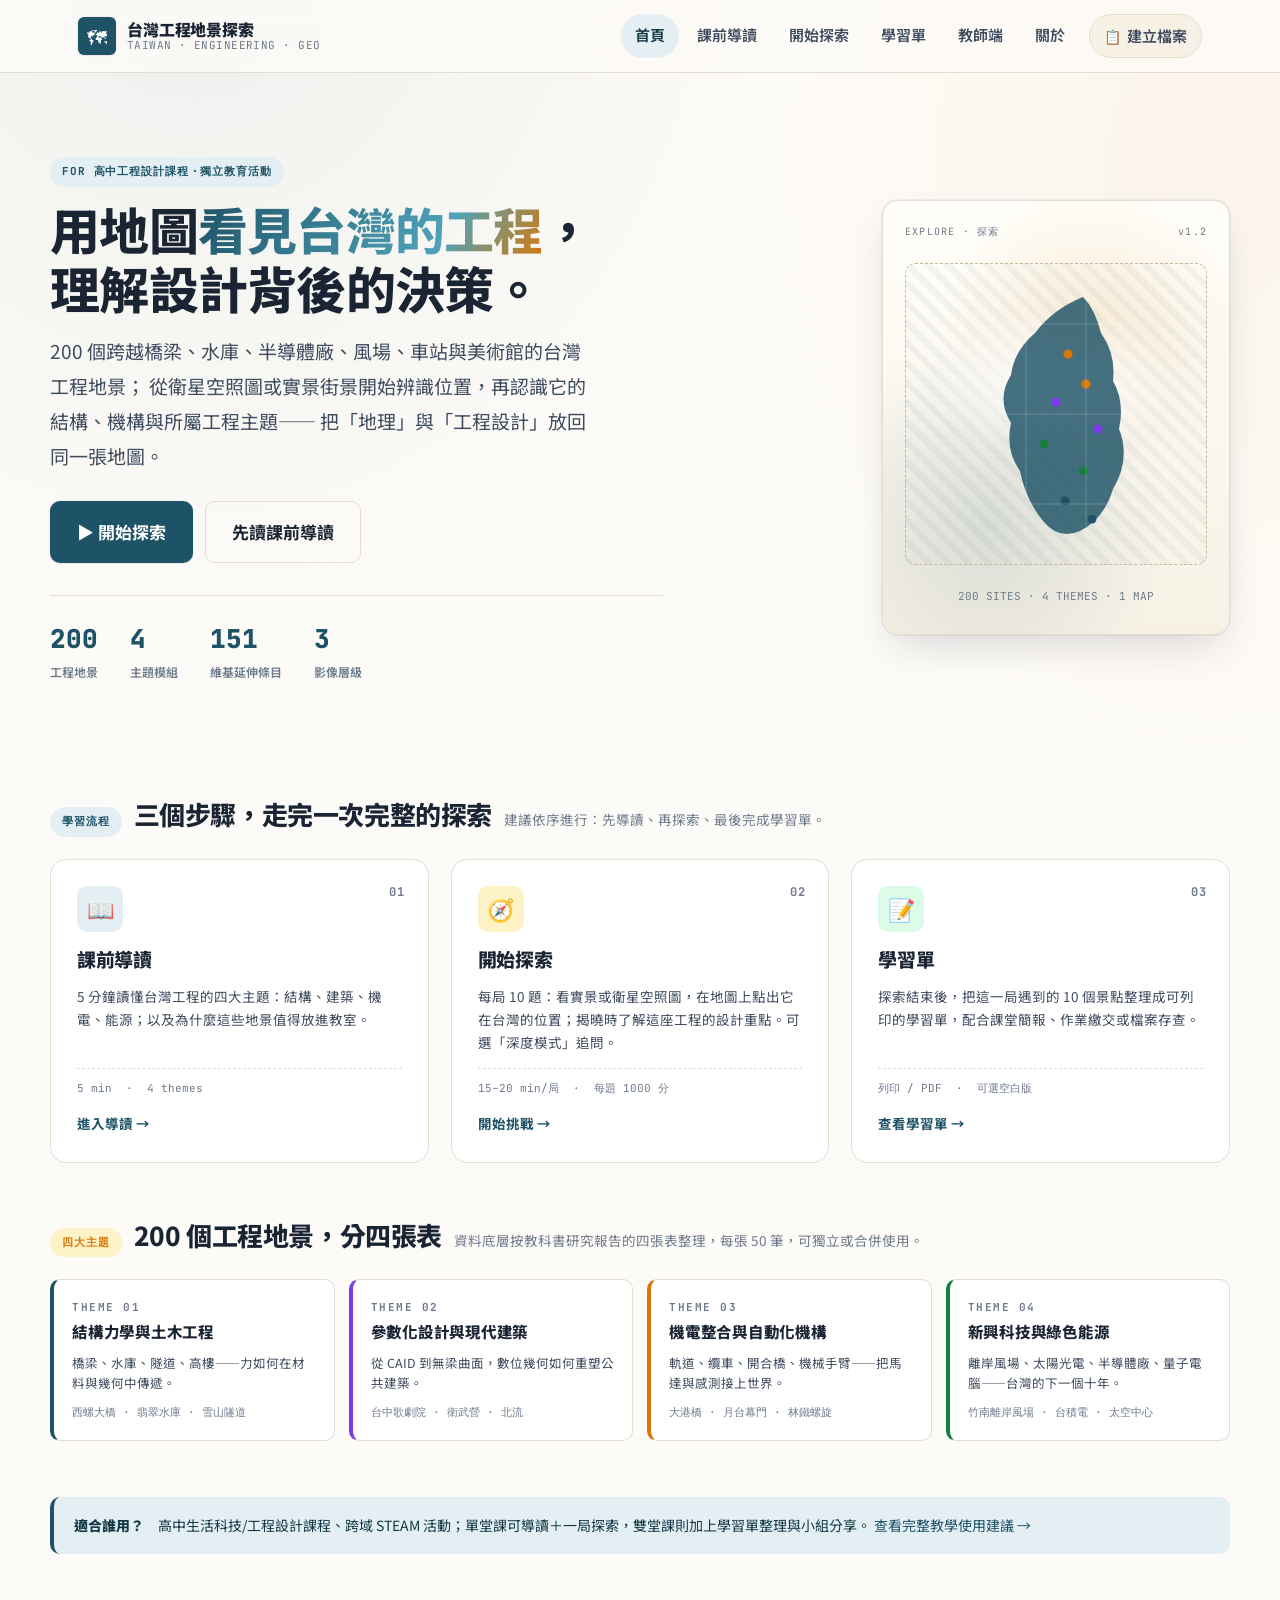
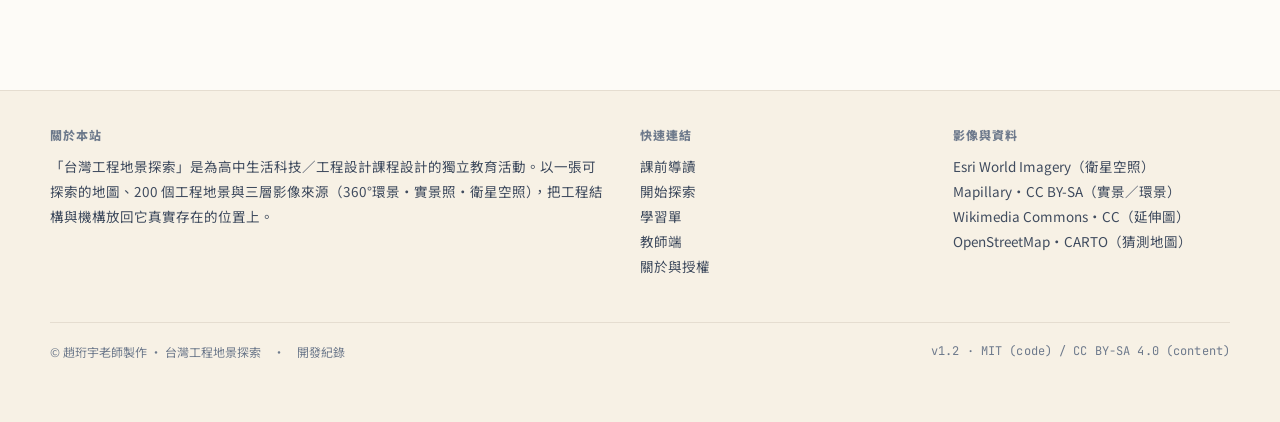
==== commit ba894268: "全站體檢(段落10):200 景點事實查核修 39 處(座標/名稱/工程事實,附來源)+學習單下拉/XSS/排行榜等 12 項功能安全修復 Co-Authored-By: Claude Fable 5" ====
--- a/index.html
+++ b/index.html
@@ -60,7 +60,7 @@
     <div class="hero-art">
       <div class="badge-row">
         <span>EXPLORE · 探索</span>
-        <span>v1.0</span>
+        <span>v1.2</span>
       </div>
       <div class="map-mini" aria-hidden="true">
         <svg viewBox="0 0 200 200" xmlns="http://www.w3.org/2000/svg">
@@ -150,7 +150,7 @@
     <div class="theme-card">
       <div class="num">THEME 02</div>
       <h4>參數化設計與現代建築</h4>
-      <p>從 CAID 到無樑曲面，數位幾何如何重塑公共建築。</p>
+      <p>從 CAID 到無梁曲面，數位幾何如何重塑公共建築。</p>
       <div class="ex">台中歌劇院 · 衛武營 · 北流</div>
     </div>
     <div class="theme-card">
--- a/css/style.css
+++ b/css/style.css
@@ -96,6 +96,15 @@
   font-size: 15px; font-weight: 600;
   padding: 8px 14px; border-radius: 999px;
   color: var(--c-ink-soft);
+  white-space: nowrap;
+}
+@media (max-width: 760px) {
+  .topbar-inner { padding: 10px 16px; gap: 10px; }
+  .brand .logo { width: 32px; height: 32px; font-size: 17px; }
+  .brand .t-1 { font-size: 14px; }
+  .brand .t-2 { font-size: 9.5px; }
+  .topnav a { font-size: 13px; padding: 5px 10px; }
+  .topnav-account { padding: 5px 10px; font-size: 13px; margin-left: 2px; }
 }
 .topnav a:hover { background: var(--c-line-soft); color: var(--c-primary); }
 .topnav a.active { background: var(--c-primary-l); color: var(--c-primary-d); }
@@ -169,6 +178,13 @@
   h1 { font-size: 36px; }
   h2 { font-size: 28px; }
 }
+@media (max-width: 420px) {
+  body { font-size: 16px; }
+  h1 { font-size: 30px; line-height: 1.25; }
+  h2 { font-size: 24px; }
+  h3 { font-size: 20px; }
+  .lead { font-size: 16.5px; }
+}
 
 /* ---------- 按鈕 ---------- */
 .btn {
@@ -241,6 +257,14 @@
   font-size: 26px; font-weight: 800; color: var(--c-primary);
 }
 .hero-stat .l { font-size: 12px; color: var(--c-muted); font-weight: 600; }
+@media (max-width: 480px) {
+  .hero { padding: 36px 0 24px; }
+  .hero-stat { gap: 18px; margin-top: 22px; padding-top: 14px; }
+  .hero-stat .n { font-size: 20px; }
+  .hero-stat .l { font-size: 11px; }
+  .hero-cta { gap: 8px; }
+  .hero-cta .btn { padding: 11px 16px; font-size: 14px; }
+}
 
 .hero-art {
   position: relative; aspect-ratio: 4/5; max-width: 380px; margin-left: auto;
@@ -406,10 +430,23 @@
 }
 .callout strong { font-weight: 800; }
 
-/* 可滾動表格 */
-.tw-scroll { overflow-x: auto; }
+/* 可滾動表格（內含足以容納所有欄位的 min-width，讓窄螢幕橫向捲動） */
+.tw-scroll {
+  overflow-x: auto;
+  -webkit-overflow-scrolling: touch;
+}
+.tw-scroll::-webkit-scrollbar { height: 6px; }
+.tw-scroll::-webkit-scrollbar-thumb { background: var(--c-line); border-radius: 3px; }
 table.t {
   width: 100%; border-collapse: collapse; font-size: 13.5px;
+}
+.ws-sheet .tw-scroll table { min-width: 680px; }
+@media (max-width: 700px) {
+  .ws-sheet .tw-scroll::after {
+    content: '→ 左右滑動可看完整欄位';
+    display: block; font-size: 11px; color: var(--c-muted);
+    text-align: center; padding: 6px;
+  }
 }
 table.t th, table.t td {
   text-align: left; padding: 10px 12px;
@@ -443,6 +480,14 @@
   background: var(--c-primary); color: #fff;
   padding: 6px 14px; border-radius: 999px;
   font-size: 14px; font-weight: 700;
+}
+@media (max-width: 600px) {
+  .exp-hud { padding: 10px 12px; gap: 10px; }
+  .exp-hud .item { padding-right: 10px; }
+  .exp-hud .item .v { font-size: 17px; }
+  .exp-hud .item .l { font-size: 11px; }
+  .exp-hud .mode-tag { padding: 4px 10px; font-size: 12.5px; }
+  #restartBtn { font-size: 12px; padding: 6px 10px; }
 }
 
 /* 探索佈局：左影像、右地圖 */
@@ -693,8 +738,13 @@
   border-radius: var(--r);
 }
 .ws-actions .info {
-  flex: 1; font-size: 13px; color: var(--c-ink-soft);
-}
+  flex: 1; min-width: 100%; font-size: 13px; color: var(--c-ink-soft);
+  order: 99;
+}
+@media (min-width: 680px) {
+  .ws-actions .info { min-width: 0; order: 0; }
+}
+.ws-actions .btn, .ws-actions select { white-space: nowrap; }
 .ws-sheet {
   background: #fff;
   border: 1px solid var(--c-line);
@@ -702,6 +752,12 @@
   padding: 36px 40px;
   box-shadow: var(--sh-sm);
   margin-bottom: 20px;
+}
+@media (max-width: 600px) {
+  .ws-sheet { padding: 22px 18px; }
+  .ws-sheet h2 { font-size: 19px; }
+  .ws-sheet h3 { font-size: 14px; margin: 18px 0 8px; }
+  .ws-meta { grid-template-columns: 1fr; gap: 8px; }
 }
 .ws-sheet h2 {
   text-align: center; font-size: 22px; margin-bottom: 6px;
@@ -815,6 +871,12 @@
   display: grid; grid-template-columns: repeat(4, 1fr); gap: 12px;
   margin: 12px 0 18px;
 }
+@media (max-width: 600px) {
+  .tc-stats { grid-template-columns: repeat(2, 1fr); }
+  .tc-stat { padding: 10px; }
+  .tc-stat .n { font-size: 19px; }
+  .tc-stat .l { font-size: 11px; line-height: 1.4; }
+}
 .tc-stat {
   background: var(--c-paper-2);
   border: 1px solid var(--c-line);
@@ -924,6 +986,7 @@
 .profile-head {
   display: flex; align-items: flex-start; gap: 16px;
   padding-bottom: 22px; border-bottom: 1px solid var(--c-line);
+  flex-wrap: wrap;
 }
 .profile-ic {
   width: 60px; height: 60px; flex-shrink: 0;
@@ -932,6 +995,11 @@
   border-radius: 50%; font-size: 30px;
 }
 .profile-head h1 { font-size: 26px; line-height: 1.2; }
+.profile-head .btn { white-space: nowrap; }
+@media (max-width: 480px) {
+  .profile-ic { width: 44px; height: 44px; font-size: 22px; }
+  .profile-head h1 { font-size: 22px; }
+}
 
 .hist-list {
   display: flex; flex-direction: column;
@@ -960,10 +1028,11 @@
 
 /* explore 開始畫面：試玩 CTA + 已登入提示 */
 .ov-userline {
-  display: flex; align-items: center; gap: 8px;
+  display: block;
   font-size: 12.5px; color: var(--c-muted);
+  line-height: 1.65;
   margin: 10px 0 6px;
-  padding: 7px 12px;
+  padding: 8px 12px;
   background: var(--c-paper-2);
   border-radius: var(--r-sm);
   text-align: left;
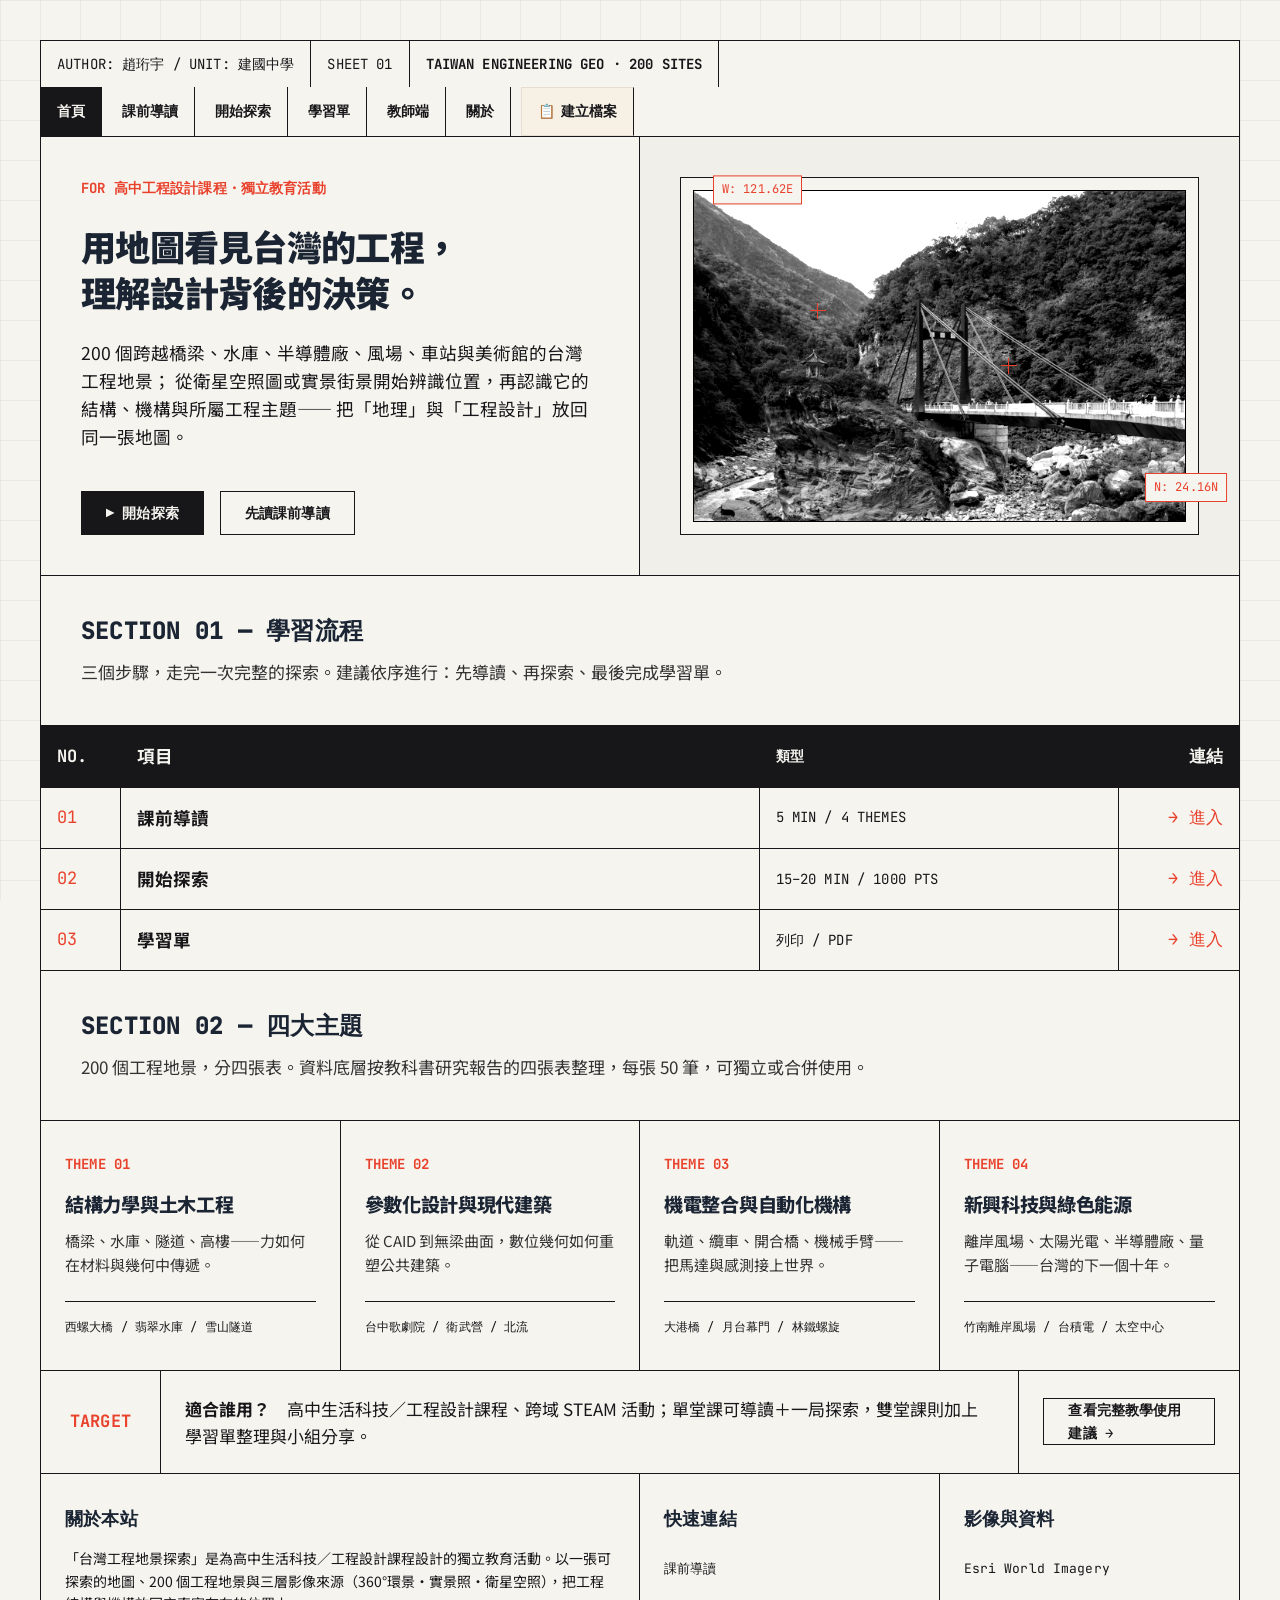
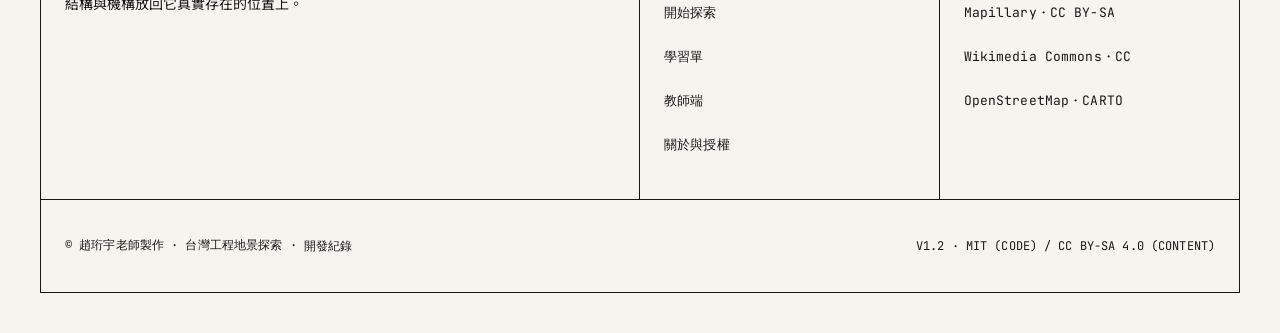
==== commit 81480d19: "首頁改版「工程圖紙」風：圖框列、表格式索引、四欄主題分格（段落 12） Co-Authored-By: Claude Fable 5.1 <noreply@anthropic.com>" ====
--- a/index.html
+++ b/index.html
@@ -9,205 +9,585 @@
 <link rel="preconnect" href="https://fonts.gstatic.com" crossorigin>
 <link href="https://fonts.googleapis.com/css2?family=Noto+Sans+TC:wght@400;500;700;800;900&family=JetBrains+Mono:wght@400;700&display=swap" rel="stylesheet">
 <link rel="stylesheet" href="css/style.css">
-<link rel="icon" href="data:image/svg+xml,%3Csvg xmlns='http://www.w3.org/2000/svg' viewBox='0 0 100 100'%3E%3Ctext y='.9em' font-size='90'%3E🗺️%3C/text%3E%3C/svg%3E">
+<link rel="icon" href="data:image/svg+xml,%3Csvg xmlns='http://www.w3.org/2000/svg' viewBox='0 0 100 100'%3E%3Cpath d='M10 10h80v80H10z' fill='none' stroke='%2317171a' stroke-width='10'/%3E%3Cpath d='M50 0v100M0 50h100' stroke='%23e8412c' stroke-width='10'/%3E%3C/svg%3E">
+<style>
+/* Blueprint / Engineering Drawing Override */
+:root {
+  --paper: #f6f4ee;
+  --ink: #17171a;
+  --accent: #e8412c;
+}
+
+body {
+  background-color: var(--paper);
+  background-image: url("data:image/svg+xml,%3Csvg width='40' height='40' xmlns='http://www.w3.org/2000/svg'%3E%3Cpath d='M40 0H0v40' fill='none' stroke='%2317171a' stroke-width='1' stroke-opacity='0.1'/%3E%3C/svg%3E");
+  background-attachment: fixed;
+  color: var(--ink);
+  font-family: 'Noto Sans TC', sans-serif;
+  margin: 0;
+  padding: 40px 20px;
+  line-height: 1.6;
+}
+
+* {
+  box-sizing: border-box;
+  border-radius: 0 !important;
+  box-shadow: none !important;
+}
+
+.mono {
+  font-family: 'JetBrains Mono', 'IBM Plex Mono', monospace;
+}
+
+.accent {
+  color: var(--accent);
+}
+
+.bp-wrapper {
+  max-width: 1200px;
+  margin: 0 auto;
+  border: 1px solid var(--ink);
+  background: transparent;
+}
+
+/* Header Frame */
+.bp-header {
+  display: flex;
+  flex-wrap: wrap;
+  border-bottom: 1px solid var(--ink);
+  background: var(--paper);
+}
+.bp-header > div {
+  padding: 12px 16px;
+  border-right: 1px solid var(--ink);
+  display: flex;
+  align-items: center;
+  font-size: 14px;
+}
+.bp-header > div:last-child {
+  border-right: none;
+  flex-grow: 1;
+  padding: 0;
+}
+.title-cell {
+  font-weight: 700;
+}
+.topnav {
+  display: flex;
+  flex-wrap: wrap;
+  width: 100%;
+}
+.topnav a, .topnav-account {
+  padding: 12px 16px;
+  border-right: 1px solid var(--ink);
+  text-decoration: none;
+  color: var(--ink);
+  min-height: 44px;
+  display: inline-flex;
+  align-items: center;
+  font-family: 'JetBrains Mono', 'IBM Plex Mono', monospace;
+  font-size: 14px;
+}
+.topnav a:hover, .topnav a.active {
+  background: var(--ink);
+  color: var(--paper);
+}
+.topnav-account {
+  border-right: none;
+}
+
+/* Hero Section */
+.bp-hero {
+  display: grid;
+  grid-template-columns: 1fr 1fr;
+  border-bottom: 1px solid var(--ink);
+  background: var(--paper);
+}
+.hero-left {
+  padding: 40px;
+  border-right: 1px solid var(--ink);
+  text-align: left;
+}
+.hero-eyebrow {
+  font-size: 14px;
+  margin-bottom: 24px;
+  font-weight: 700;
+}
+.hero-title {
+  font-size: 2.2rem;
+  font-weight: 900;
+  line-height: 1.3;
+  margin: 0 0 24px 0;
+  letter-spacing: -0.02em;
+}
+.hero-lead {
+  font-size: 1.1rem;
+  margin-bottom: 40px;
+}
+.hero-actions {
+  display: flex;
+  gap: 16px;
+  flex-wrap: wrap;
+}
+.bp-btn {
+  display: inline-flex;
+  align-items: center;
+  justify-content: center;
+  min-height: 44px;
+  padding: 0 24px;
+  font-size: 14px;
+  font-weight: 700;
+  text-decoration: none;
+  border: 1px solid var(--ink);
+  transition: all 0.2s;
+  cursor: pointer;
+}
+.bp-btn.bp-primary {
+  background: var(--ink);
+  color: var(--paper);
+}
+.bp-btn.bp-primary:hover {
+  background: var(--accent);
+  border-color: var(--accent);
+}
+.bp-btn.bp-ghost {
+  background: transparent;
+  color: var(--ink);
+}
+.bp-btn.bp-ghost:hover {
+  color: var(--accent);
+  border-color: var(--accent);
+}
+
+.hero-right {
+  padding: 40px;
+  display: flex;
+  align-items: center;
+  justify-content: center;
+  background: rgba(0,0,0,0.02);
+}
+.img-frame {
+  position: relative;
+  width: 100%;
+  height: 100%;
+  min-height: 300px;
+  border: 1px solid var(--ink);
+  padding: 12px;
+  background: var(--paper);
+}
+.img-frame img {
+  width: 100%;
+  height: 100%;
+  object-fit: cover;
+  filter: grayscale(100%) contrast(140%);
+  border: 1px solid var(--ink);
+}
+.dim-box {
+  position: absolute;
+  background: var(--paper);
+  border: 1px solid var(--accent);
+  color: var(--accent);
+  padding: 4px 8px;
+  font-size: 12px;
+  z-index: 10;
+}
+.dim-x { top: 12px; left: 32px; transform: translateY(-50%); }
+.dim-y { bottom: 32px; right: 12px; transform: translateX(50%); }
+.cross {
+  position: absolute;
+  width: 16px;
+  height: 16px;
+}
+.cross::before { content: ''; position: absolute; top: 7px; left: 0; width: 16px; height: 1px; background: var(--accent); }
+.cross::after { content: ''; position: absolute; top: 0; left: 7px; width: 1px; height: 16px; background: var(--accent); }
+.c1 { top: 35%; left: 25%; }
+.c2 { bottom: 45%; right: 35%; }
+
+/* Sections */
+.bp-section {
+  border-bottom: 1px solid var(--ink);
+  background: var(--paper);
+}
+.bp-section-head {
+  padding: 40px;
+  border-bottom: 1px solid var(--ink);
+  text-align: left;
+}
+.bp-section-head h2 {
+  font-size: 1.5rem;
+  margin: 0 0 12px 0;
+}
+.bp-section-head p {
+  margin: 0;
+  color: #333;
+}
+
+/* Tabular Index */
+.bp-table {
+  display: flex;
+  flex-direction: column;
+}
+.t-row {
+  display: flex;
+  border-bottom: 1px solid var(--ink);
+  text-decoration: none;
+  color: var(--ink);
+  transition: background 0.2s;
+  min-height: 44px;
+}
+.t-row:last-child {
+  border-bottom: none;
+}
+a.t-row:hover {
+  background: rgba(232, 65, 44, 0.05);
+}
+.t-cell {
+  padding: 16px;
+  border-right: 1px solid var(--ink);
+  display: flex;
+  align-items: center;
+}
+.t-cell:last-child {
+  border-right: none;
+}
+.t-head {
+  background: var(--ink);
+  color: var(--paper);
+  font-weight: 700;
+}
+.w-num { width: 80px; flex-shrink: 0; }
+.w-title { flex-grow: 1; font-weight: 700; font-size: 1.1rem; font-family: 'Noto Sans TC', sans-serif; }
+.w-desc { width: 30%; font-size: 14px; }
+.w-link { width: 120px; flex-shrink: 0; justify-content: flex-end; }
+
+/* Themes Grid */
+.bp-themes {
+  display: grid;
+  grid-template-columns: repeat(4, 1fr);
+}
+.theme-col {
+  padding: 32px 24px;
+  border-right: 1px solid var(--ink);
+  text-align: left;
+}
+.theme-col:last-child {
+  border-right: none;
+}
+.theme-no {
+  font-size: 14px;
+  font-weight: 700;
+  margin-bottom: 16px;
+}
+.theme-col h3 {
+  font-size: 1.2rem;
+  margin: 0 0 12px 0;
+}
+.theme-col p {
+  font-size: 15px;
+  margin: 0 0 24px 0;
+  color: #333;
+}
+.theme-ex {
+  font-size: 12px;
+  padding-top: 16px;
+  border-top: 1px solid var(--ink);
+}
+
+/* Callout */
+.callout-section {
+  display: flex;
+  align-items: stretch;
+}
+.callout-label {
+  width: 120px;
+  flex-shrink: 0;
+  padding: 24px;
+  border-right: 1px solid var(--ink);
+  display: flex;
+  align-items: center;
+  justify-content: center;
+  font-weight: 700;
+  text-align: center;
+}
+.callout-body {
+  flex-grow: 1;
+  padding: 24px;
+  border-right: 1px solid var(--ink);
+  display: flex;
+  align-items: center;
+}
+.callout-action {
+  padding: 24px;
+  display: flex;
+  align-items: center;
+  justify-content: center;
+}
+
+/* Footer */
+.bp-footer {
+  display: block;
+  background: var(--paper);
+}
+.footer-grid {
+  display: grid;
+  grid-template-columns: 2fr 1fr 1fr;
+  border-bottom: 1px solid var(--ink);
+}
+.f-col {
+  padding: 32px 24px;
+  border-right: 1px solid var(--ink);
+  text-align: left;
+}
+.f-col:last-child {
+  border-right: none;
+}
+.f-col h4 {
+  margin: 0 0 16px 0;
+}
+.f-col p {
+  margin: 0;
+  font-size: 14px;
+}
+.f-nav, .f-list {
+  display: flex;
+  flex-direction: column;
+  gap: 0;
+  font-size: 13px;
+}
+.f-nav a, .f-list li {
+  color: var(--ink);
+  text-decoration: none;
+  min-height: 44px;
+  display: flex;
+  align-items: center;
+}
+.f-nav a:hover {
+  color: var(--accent);
+}
+.f-list {
+  list-style: none;
+  padding: 0;
+  margin: 0;
+}
+.footer-copy {
+  display: flex;
+  justify-content: space-between;
+  align-items: center;
+  flex-wrap: wrap;
+  padding: 24px;
+  font-size: 12px;
+  text-transform: uppercase;
+  gap: 16px;
+}
+.footer-copy a { color: inherit; text-decoration: none; min-height: 44px; display: inline-flex; align-items: center; }
+.footer-copy a:hover { color: var(--accent); }
+
+/* Responsive Overrides */
+@media (max-width: 900px) {
+  .bp-themes { grid-template-columns: 1fr 1fr; }
+  .theme-col:nth-child(2) { border-right: none; }
+  .theme-col:nth-child(1), .theme-col:nth-child(2) { border-bottom: 1px solid var(--ink); }
+  .footer-grid { grid-template-columns: 1fr; }
+  .f-col { border-right: none; border-bottom: 1px solid var(--ink); }
+  .f-col:last-child { border-bottom: none; }
+}
+
+@media (max-width: 640px) {
+  body { padding: 10px; }
+  .bp-header { flex-direction: column; }
+  .bp-header > div { width: 100%; border-right: none; border-bottom: 1px solid var(--ink); }
+  .topnav a { border-bottom: 1px solid var(--ink); flex: 1 1 50%; border-right: 1px solid var(--ink); justify-content: center; }
+  .topnav a:nth-child(even) { border-right: none; }
+  .topnav-account { width: 100%; border-right: none; }
+  
+  .bp-hero { grid-template-columns: 1fr; }
+  .hero-left { border-right: none; border-bottom: 1px solid var(--ink); padding: 24px; }
+  .hero-right { padding: 24px; }
+  
+  .bp-themes { grid-template-columns: 1fr; }
+  .theme-col { border-right: none !important; border-bottom: 1px solid var(--ink) !important; padding: 24px; }
+  .theme-col:last-child { border-bottom: none !important; }
+  
+  .t-row { flex-wrap: wrap; }
+  .w-num { width: 60px; border-bottom: 1px solid var(--ink); }
+  .w-title { width: calc(100% - 60px); border-right: none; border-bottom: 1px solid var(--ink); }
+  .w-desc { width: 100%; border-right: none; border-bottom: 1px solid var(--ink); }
+  .w-link { width: 100%; border-right: none; justify-content: flex-start; }
+  
+  .callout-section { flex-direction: column; }
+  .callout-label, .callout-body { border-right: none; border-bottom: 1px solid var(--ink); width: 100%; }
+}
+
+@media (max-width: 640px) {
+  .t-head { display: none; }
+  .t-row { flex-wrap: wrap; padding: 10px 0; }
+  .t-cell { border-right: none; padding: 6px 12px; }
+  .w-num { width: 56px; }
+  .w-title { width: calc(100% - 56px); flex-grow: 0; }
+  .w-desc, .w-link { width: auto; justify-content: flex-start; padding-left: 68px; }
+}
+</style>
 </head>
 <body>
 
-<header class="topbar">
-  <div class="topbar-inner">
-    <a class="brand" href="index.html">
-      <div class="logo">🗺</div>
-      <div class="t">
-        <div class="t-1">台灣工程地景探索</div>
-        <div class="t-2">TAIWAN · ENGINEERING · GEO</div>
-      </div>
-    </a>
-    <nav class="topnav">
-      <a href="index.html" class="active">首頁</a>
-      <a href="intro.html">課前導讀</a>
-      <a href="explore.html">開始探索</a>
-      <a href="worksheet.html">學習單</a>
-      <a href="teacher.html">教師端</a>
-      <a href="about.html">關於</a>
-    </nav>
-  </div>
-</header>
-<script src="js/auth.js"></script>
-
-<main>
-
-<section class="hero wrap">
-  <div class="hero-grid">
+<div class="bp-wrapper">
+
+  <header class="bp-header">
+    <div class="mono">AUTHOR: 趙珩宇 / UNIT: 建國中學</div>
+    <div class="mono">SHEET 01</div>
+    <div class="mono title-cell">TAIWAN ENGINEERING GEO · 200 SITES</div>
     <div>
-      <span class="eyebrow">FOR 高中工程設計課程・獨立教育活動</span>
-      <h1>用地圖<span class="grad">看見台灣的工程</span>，<br>理解設計背後的決策。</h1>
-      <p class="lead">
-        200 個跨越橋梁、水庫、半導體廠、風場、車站與美術館的台灣工程地景；
-        從衛星空照圖或實景街景開始辨識位置，再認識它的結構、機構與所屬工程主題——
-        把「地理」與「工程設計」放回同一張地圖。
-      </p>
-      <div class="hero-cta">
-        <a class="btn btn-primary btn-lg" href="explore.html">▶ 開始探索</a>
-        <a class="btn btn-ghost btn-lg" href="intro.html">先讀課前導讀</a>
-      </div>
-      <div class="hero-stat">
-        <div><span class="n">200</span><span class="l">工程地景</span></div>
-        <div><span class="n">4</span><span class="l">主題模組</span></div>
-        <div><span class="n">151</span><span class="l">維基延伸條目</span></div>
-        <div><span class="n">3</span><span class="l">影像層級</span></div>
-      </div>
+      <nav class="topnav">
+        <a href="index.html" class="active">首頁</a>
+        <a href="intro.html">課前導讀</a>
+        <a href="explore.html">開始探索</a>
+        <a href="worksheet.html">學習單</a>
+        <a href="teacher.html">教師端</a>
+        <a href="about.html">關於</a>
+        <span class="topnav-account"></span>
+      </nav>
     </div>
-    <div class="hero-art">
-      <div class="badge-row">
-        <span>EXPLORE · 探索</span>
-        <span>v1.2</span>
-      </div>
-      <div class="map-mini" aria-hidden="true">
-        <svg viewBox="0 0 200 200" xmlns="http://www.w3.org/2000/svg">
-          <!-- 台灣輪廓抽象示意 -->
-          <path fill="#1E5266" opacity=".82" d="M118 22 Q126 30 130 46 Q140 60 138 78 Q146 92 142 110 Q150 130 138 150 Q132 170 116 178 Q102 184 92 172 Q80 158 76 138 Q66 124 70 106 Q60 90 70 74 Q72 58 86 46 Q98 30 118 22Z"/>
-          <!-- 點：四大主題色 -->
-          <circle cx="108" cy="60" r="3" fill="#D97706"/>
-          <circle cx="120" cy="80" r="3" fill="#D97706"/>
-          <circle cx="100" cy="92" r="3" fill="#7C3AED"/>
-          <circle cx="128" cy="110" r="3" fill="#7C3AED"/>
-          <circle cx="92" cy="120" r="3" fill="#15803D"/>
-          <circle cx="118" cy="138" r="3" fill="#15803D"/>
-          <circle cx="106" cy="158" r="3" fill="#1E5266"/>
-          <circle cx="124" cy="170" r="3" fill="#1E5266"/>
-          <!-- 經緯網格 -->
-          <g stroke="#fff" stroke-width=".4" opacity=".35">
-            <line x1="60" y1="40" x2="160" y2="40"/>
-            <line x1="60" y1="100" x2="160" y2="100"/>
-            <line x1="60" y1="160" x2="160" y2="160"/>
-            <line x1="80" y1="20" x2="80" y2="190"/>
-            <line x1="120" y1="20" x2="120" y2="190"/>
-          </g>
-        </svg>
-      </div>
-      <div class="map-cap">200 SITES · 4 THEMES · 1 MAP</div>
+  </header>
+  <script src="js/auth.js"></script>
+
+  <main>
+    <section class="bp-hero">
+      <div class="hero-left">
+        <div class="hero-eyebrow mono accent">FOR 高中工程設計課程・獨立教育活動</div>
+        <h1 class="hero-title">用地圖看見台灣的工程，<br>理解設計背後的決策。</h1>
+        <p class="hero-lead">
+          200 個跨越橋梁、水庫、半導體廠、風場、車站與美術館的台灣工程地景；
+          從衛星空照圖或實景街景開始辨識位置，再認識它的結構、機構與所屬工程主題——
+          把「地理」與「工程設計」放回同一張地圖。
+        </p>
+        <div class="hero-actions">
+          <a class="bp-btn bp-primary mono" href="explore.html">▶ 開始探索</a>
+          <a class="bp-btn bp-ghost mono" href="intro.html">先讀課前導讀</a>
+        </div>
+      </div>
+      <div class="hero-right">
+        <div class="img-frame">
+          <img src="img/geo-taroko.jpg" alt="太魯閣工程地景">
+          <div class="dim-box dim-x mono accent">W: 121.62E</div>
+          <div class="dim-box dim-y mono accent">N: 24.16N</div>
+          <div class="cross c1"></div>
+          <div class="cross c2"></div>
+        </div>
+      </div>
+    </section>
+
+    <section class="bp-section">
+      <div class="bp-section-head">
+        <h2 class="mono">SECTION 01 — 學習流程</h2>
+        <p>三個步驟，走完一次完整的探索。建議依序進行：先導讀、再探索、最後完成學習單。</p>
+      </div>
+      <div class="bp-table">
+        <div class="t-row t-head mono">
+          <div class="t-cell w-num">NO.</div>
+          <div class="t-cell w-title">項目</div>
+          <div class="t-cell w-desc">類型</div>
+          <div class="t-cell w-link">連結</div>
+        </div>
+        <a class="t-row" href="intro.html">
+          <div class="t-cell w-num mono accent">01</div>
+          <div class="t-cell w-title">課前導讀</div>
+          <div class="t-cell w-desc mono">5 MIN / 4 THEMES</div>
+          <div class="t-cell w-link mono accent">→ 進入</div>
+        </a>
+        <a class="t-row" href="explore.html">
+          <div class="t-cell w-num mono accent">02</div>
+          <div class="t-cell w-title">開始探索</div>
+          <div class="t-cell w-desc mono">15–20 MIN / 1000 PTS</div>
+          <div class="t-cell w-link mono accent">→ 進入</div>
+        </a>
+        <a class="t-row" href="worksheet.html">
+          <div class="t-cell w-num mono accent">03</div>
+          <div class="t-cell w-title">學習單</div>
+          <div class="t-cell w-desc mono">列印 / PDF</div>
+          <div class="t-cell w-link mono accent">→ 進入</div>
+        </a>
+      </div>
+    </section>
+
+    <section class="bp-section">
+      <div class="bp-section-head">
+        <h2 class="mono">SECTION 02 — 四大主題</h2>
+        <p>200 個工程地景，分四張表。資料底層按教科書研究報告的四張表整理，每張 50 筆，可獨立或合併使用。</p>
+      </div>
+      <div class="bp-themes">
+        <div class="theme-col">
+          <div class="theme-no mono accent">THEME 01</div>
+          <h3>結構力學與土木工程</h3>
+          <p>橋梁、水庫、隧道、高樓——力如何在材料與幾何中傳遞。</p>
+          <div class="theme-ex mono">西螺大橋 / 翡翠水庫 / 雪山隧道</div>
+        </div>
+        <div class="theme-col">
+          <div class="theme-no mono accent">THEME 02</div>
+          <h3>參數化設計與現代建築</h3>
+          <p>從 CAID 到無梁曲面，數位幾何如何重塑公共建築。</p>
+          <div class="theme-ex mono">台中歌劇院 / 衛武營 / 北流</div>
+        </div>
+        <div class="theme-col">
+          <div class="theme-no mono accent">THEME 03</div>
+          <h3>機電整合與自動化機構</h3>
+          <p>軌道、纜車、開合橋、機械手臂——把馬達與感測接上世界。</p>
+          <div class="theme-ex mono">大港橋 / 月台幕門 / 林鐵螺旋</div>
+        </div>
+        <div class="theme-col">
+          <div class="theme-no mono accent">THEME 04</div>
+          <h3>新興科技與綠色能源</h3>
+          <p>離岸風場、太陽光電、半導體廠、量子電腦——台灣的下一個十年。</p>
+          <div class="theme-ex mono">竹南離岸風場 / 台積電 / 太空中心</div>
+        </div>
+      </div>
+    </section>
+
+    <section class="bp-section callout-section">
+      <div class="callout-label mono accent">TARGET</div>
+      <div class="callout-body">
+        <div>
+          <strong>適合誰用？</strong>　高中生活科技／工程設計課程、跨域 STEAM 活動；單堂課可導讀＋一局探索，雙堂課則加上學習單整理與小組分享。
+        </div>
+      </div>
+      <div class="callout-action">
+        <a href="intro.html" class="bp-btn bp-ghost mono">查看完整教學使用建議 →</a>
+      </div>
+    </section>
+  </main>
+
+  <footer class="bp-footer">
+    <div class="footer-grid">
+      <div class="f-col">
+        <h4 class="mono">關於本站</h4>
+        <p>「台灣工程地景探索」是為高中生活科技／工程設計課程設計的獨立教育活動。以一張可探索的地圖、200 個工程地景與三層影像來源（360°環景・實景照・衛星空照），把工程結構與機構放回它真實存在的位置上。</p>
+      </div>
+      <div class="f-col">
+        <h4 class="mono">快速連結</h4>
+        <nav class="f-nav mono">
+          <a href="intro.html">課前導讀</a>
+          <a href="explore.html">開始探索</a>
+          <a href="worksheet.html">學習單</a>
+          <a href="teacher.html">教師端</a>
+          <a href="about.html">關於與授權</a>
+        </nav>
+      </div>
+      <div class="f-col">
+        <h4 class="mono">影像與資料</h4>
+        <ul class="f-list mono">
+          <li>Esri World Imagery</li>
+          <li>Mapillary・CC BY-SA</li>
+          <li>Wikimedia Commons・CC</li>
+          <li>OpenStreetMap・CARTO</li>
+        </ul>
+      </div>
     </div>
-  </div>
-</section>
-
-<section class="section wrap">
-  <div class="h-sec">
-    <span class="eyebrow">學習流程</span>
-    <h2>三個步驟，走完一次完整的探索</h2>
-    <span class="sub">建議依序進行：先導讀、再探索、最後完成學習單。</span>
-  </div>
-  <div class="entries">
-
-    <a class="entry-card" href="intro.html">
-      <span class="step">01</span>
-      <div class="ic">📖</div>
-      <h3>課前導讀</h3>
-      <p>5 分鐘讀懂台灣工程的四大主題：結構、建築、機電、能源；以及為什麼這些地景值得放進教室。</p>
-      <div class="meta">
-        <span>5 min</span><span>·</span><span>4 themes</span>
-      </div>
-      <span class="go">進入導讀 →</span>
-    </a>
-
-    <a class="entry-card amber" href="explore.html">
-      <span class="step">02</span>
-      <div class="ic">🧭</div>
-      <h3>開始探索</h3>
-      <p>每局 10 題：看實景或衛星空照圖，在地圖上點出它在台灣的位置；揭曉時了解這座工程的設計重點。可選「深度模式」追問。</p>
-      <div class="meta">
-        <span>15–20 min/局</span><span>·</span><span>每題 1000 分</span>
-      </div>
-      <span class="go">開始挑戰 →</span>
-    </a>
-
-    <a class="entry-card green" href="worksheet.html">
-      <span class="step">03</span>
-      <div class="ic">📝</div>
-      <h3>學習單</h3>
-      <p>探索結束後，把這一局遇到的 10 個景點整理成可列印的學習單，配合課堂簡報、作業繳交或檔案存查。</p>
-      <div class="meta">
-        <span>列印 / PDF</span><span>·</span><span>可選空白版</span>
-      </div>
-      <span class="go">查看學習單 →</span>
-    </a>
-
-  </div>
-</section>
-
-<section class="section wrap">
-  <div class="h-sec">
-    <span class="eyebrow eyebrow-amber">四大主題</span>
-    <h2>200 個工程地景，分四張表</h2>
-    <span class="sub">資料底層按教科書研究報告的四張表整理，每張 50 筆，可獨立或合併使用。</span>
-  </div>
-  <div class="themes">
-    <div class="theme-card">
-      <div class="num">THEME 01</div>
-      <h4>結構力學與土木工程</h4>
-      <p>橋梁、水庫、隧道、高樓——力如何在材料與幾何中傳遞。</p>
-      <div class="ex">西螺大橋 · 翡翠水庫 · 雪山隧道</div>
+    <div class="footer-copy mono">
+      <div>© 趙珩宇老師製作 · 台灣工程地景探索 · <a href="dev-log.html">開發紀錄</a></div>
+      <div>v1.2 · MIT (code) / CC BY-SA 4.0 (content)</div>
     </div>
-    <div class="theme-card">
-      <div class="num">THEME 02</div>
-      <h4>參數化設計與現代建築</h4>
-      <p>從 CAID 到無梁曲面，數位幾何如何重塑公共建築。</p>
-      <div class="ex">台中歌劇院 · 衛武營 · 北流</div>
-    </div>
-    <div class="theme-card">
-      <div class="num">THEME 03</div>
-      <h4>機電整合與自動化機構</h4>
-      <p>軌道、纜車、開合橋、機械手臂——把馬達與感測接上世界。</p>
-      <div class="ex">大港橋 · 月台幕門 · 林鐵螺旋</div>
-    </div>
-    <div class="theme-card">
-      <div class="num">THEME 04</div>
-      <h4>新興科技與綠色能源</h4>
-      <p>離岸風場、太陽光電、半導體廠、量子電腦——台灣的下一個十年。</p>
-      <div class="ex">竹南離岸風場 · 台積電 · 太空中心</div>
-    </div>
-  </div>
-</section>
-
-<section class="section wrap">
-  <div class="callout">
-    <strong>適合誰用？</strong>　高中生活科技/工程設計課程、跨域 STEAM 活動；單堂課可導讀＋一局探索，雙堂課則加上學習單整理與小組分享。
-    <a href="intro.html">查看完整教學使用建議 →</a>
-  </div>
-</section>
-
-</main>
-
-<footer class="footer">
-  <div class="footer-inner">
-    <div>
-      <h4>關於本站</h4>
-      <p>「台灣工程地景探索」是為高中生活科技／工程設計課程設計的獨立教育活動。以一張可探索的地圖、200 個工程地景與三層影像來源（360°環景・實景照・衛星空照），把工程結構與機構放回它真實存在的位置上。</p>
-    </div>
-    <div>
-      <h4>快速連結</h4>
-      <ul>
-        <li><a href="intro.html">課前導讀</a></li>
-        <li><a href="explore.html">開始探索</a></li>
-        <li><a href="worksheet.html">學習單</a></li>
-        <li><a href="teacher.html">教師端</a></li>
-        <li><a href="about.html">關於與授權</a></li>
-      </ul>
-    </div>
-    <div>
-      <h4>影像與資料</h4>
-      <ul>
-        <li>Esri World Imagery（衛星空照）</li>
-        <li>Mapillary・CC BY-SA（實景／環景）</li>
-        <li>Wikimedia Commons・CC（延伸圖）</li>
-        <li>OpenStreetMap・CARTO（猜測地圖）</li>
-      </ul>
-    </div>
-    <div class="copy">
-      <span>© 趙珩宇老師製作 · 台灣工程地景探索　·　<a href="dev-log.html" style="color:inherit">開發紀錄</a></span>
-      <span class="mono">v1.2 · MIT (code) / CC BY-SA 4.0 (content)</span>
-    </div>
-  </div>
-</footer>
+  </footer>
+
+</div>
 
 </body>
 </html>
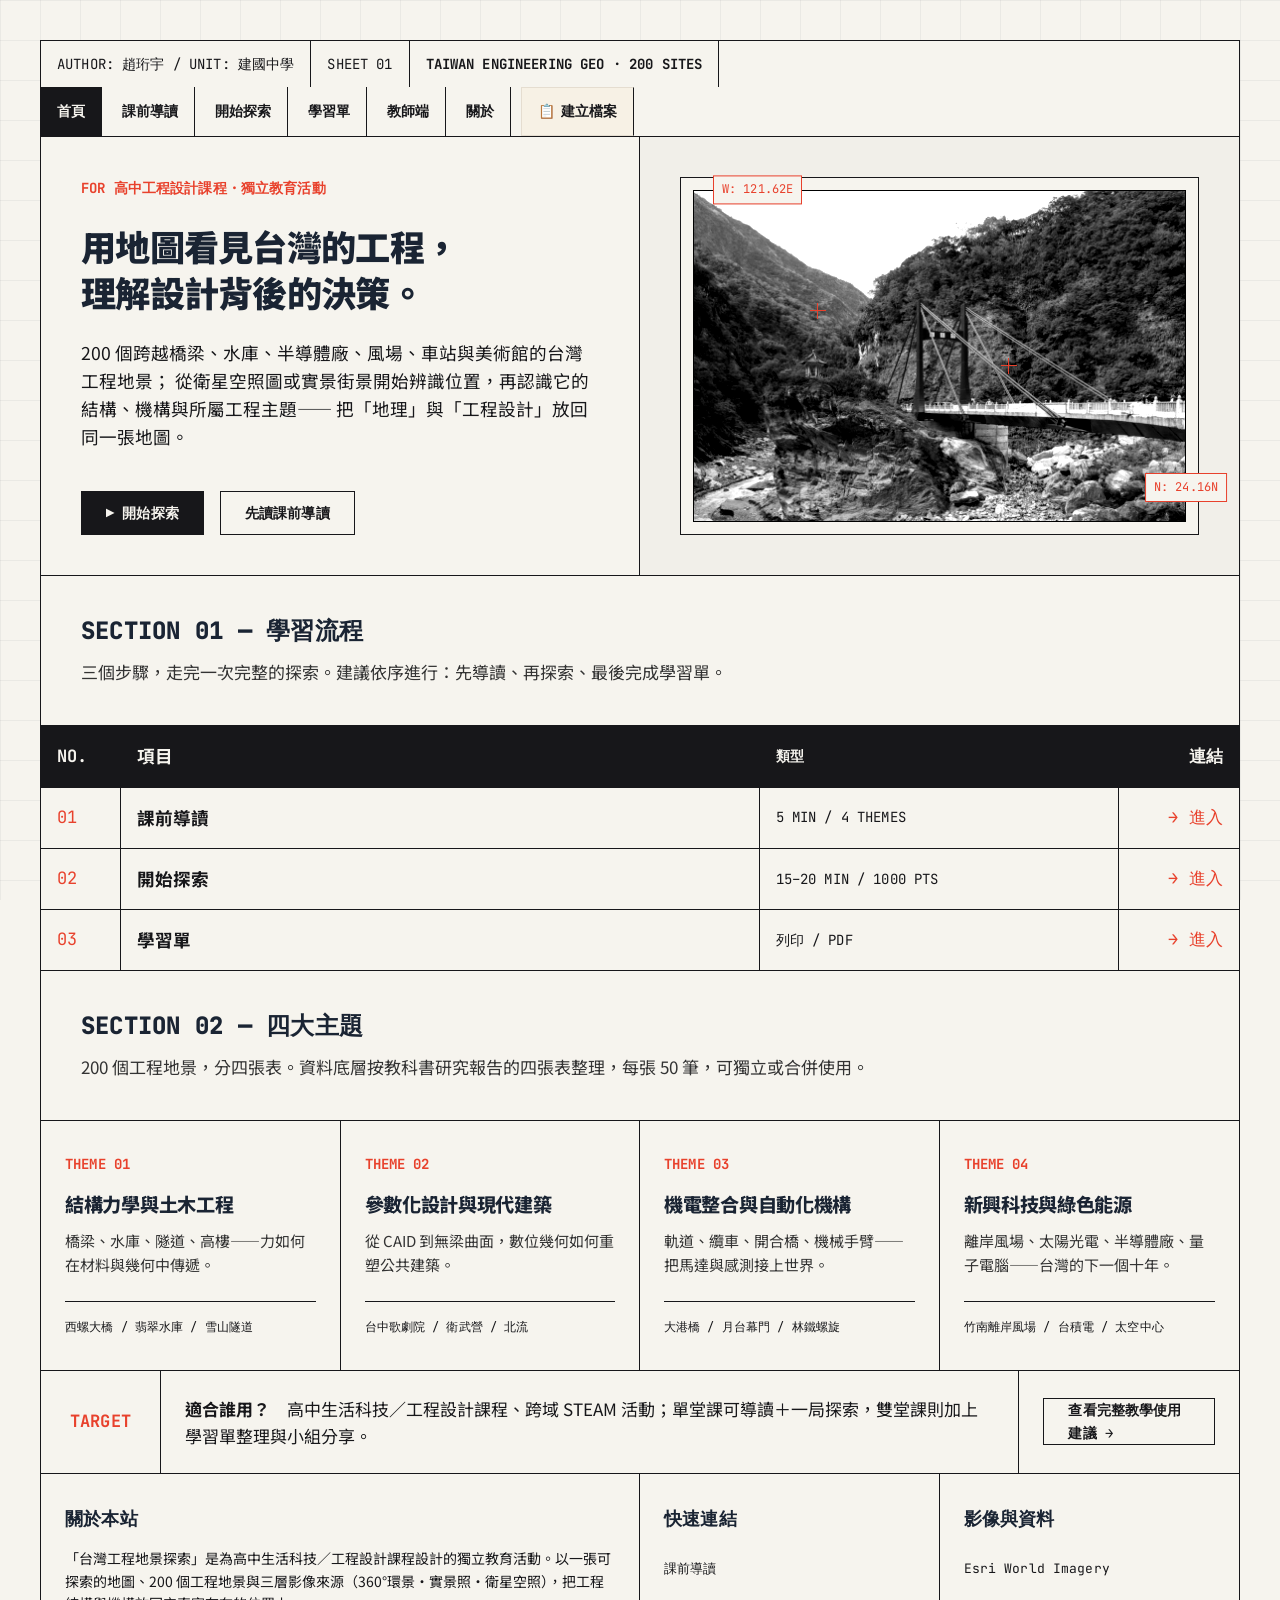
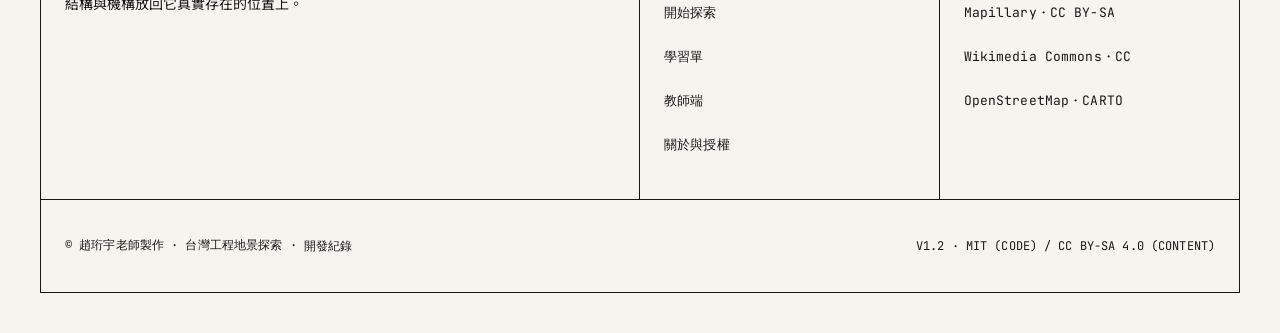
==== commit 848dc8c4: "版面：手機版內文恢復左右留白——.section／.hero 只設上下 padding，不再蓋掉 .wrap-narrow 的 28px intro.html 的 section／hero 兼掛 .w" ====
--- a/index.html
+++ b/index.html
@@ -415,6 +415,7 @@
   .w-link { width: 100%; border-right: none; justify-content: flex-start; }
   
   .callout-section { flex-direction: column; }
+  .dim-y { transform: none; } /* 手機版尺寸標籤收進圖框內，不外凸到螢幕邊 */
   .callout-label, .callout-body { border-right: none; border-bottom: 1px solid var(--ink); width: 100%; }
 }
 
--- a/css/style.css
+++ b/css/style.css
@@ -144,7 +144,9 @@
 /* ---------- 容器與排版 ---------- */
 .wrap { max-width: 1180px; margin: 0 auto; padding: 0 28px; }
 .wrap-narrow { max-width: 820px; margin: 0 auto; padding: 0 28px; }
-.section { padding: 56px 0; }
+.section { padding-top: 56px; padding-bottom: 56px; } /* 只設上下，保留 .wrap／.wrap-narrow 的左右留白 */
+/* 同一元素兼掛 .wrap-narrow 時（intro.html），左右 28px 留白改算在 max-width 外，桌機內文欄仍是 820px、位置不變 */
+.section.wrap-narrow, .hero.wrap-narrow { max-width: calc(820px + 56px); }
 .section + .section { padding-top: 0; }
 
 .eyebrow {
@@ -234,7 +236,7 @@
 
 /* ---------- 首頁專屬 ---------- */
 .hero {
-  padding: 80px 0 60px;
+  padding-top: 80px; padding-bottom: 60px; /* 只設上下，保留 .wrap-narrow 的左右留白 */
   position: relative;
 }
 .hero-grid {
@@ -242,7 +244,7 @@
 }
 @media (max-width: 880px) {
   .hero-grid { grid-template-columns: 1fr; gap: 32px; }
-  .hero { padding: 50px 0 30px; }
+  .hero { padding-top: 50px; padding-bottom: 30px; }
 }
 .hero h1 { margin-top: 12px; }
 .hero .lead { margin-top: 16px; max-width: 540px; }
@@ -258,7 +260,7 @@
 }
 .hero-stat .l { font-size: 12px; color: var(--c-muted); font-weight: 600; }
 @media (max-width: 480px) {
-  .hero { padding: 36px 0 24px; }
+  .hero { padding-top: 36px; padding-bottom: 24px; }
   .hero-stat { gap: 18px; margin-top: 22px; padding-top: 14px; }
   .hero-stat .n { font-size: 20px; }
   .hero-stat .l { font-size: 11px; }
@@ -453,6 +455,8 @@
   border-bottom: 1px solid var(--c-line);
   vertical-align: top;
 }
+/* 窄螢幕：長英文授權字串可斷行，避免表格撐出畫面（只在手機寬度生效，桌機欄寬不變） */
+@media (max-width: 480px) { table.t td { overflow-wrap: anywhere; } }
 table.t th {
   background: var(--c-paper-2);
   font-weight: 800; color: var(--c-ink);
@@ -854,7 +858,7 @@
   body { background: #fff; }
   .topbar, .footer, .ws-actions, .topnav, .no-print { display: none !important; }
   .ws-sheet { box-shadow: none; border: 0; padding: 0; margin: 0; }
-  .wrap, .wrap-narrow { padding: 0; max-width: none; }
+  .wrap, .wrap-narrow, .section.wrap-narrow, .hero.wrap-narrow { padding: 0; max-width: none; }
   .section { padding: 0; }
   h1, h2, h3 { page-break-after: avoid; }
   table, .ws-sheet table { page-break-inside: avoid; }
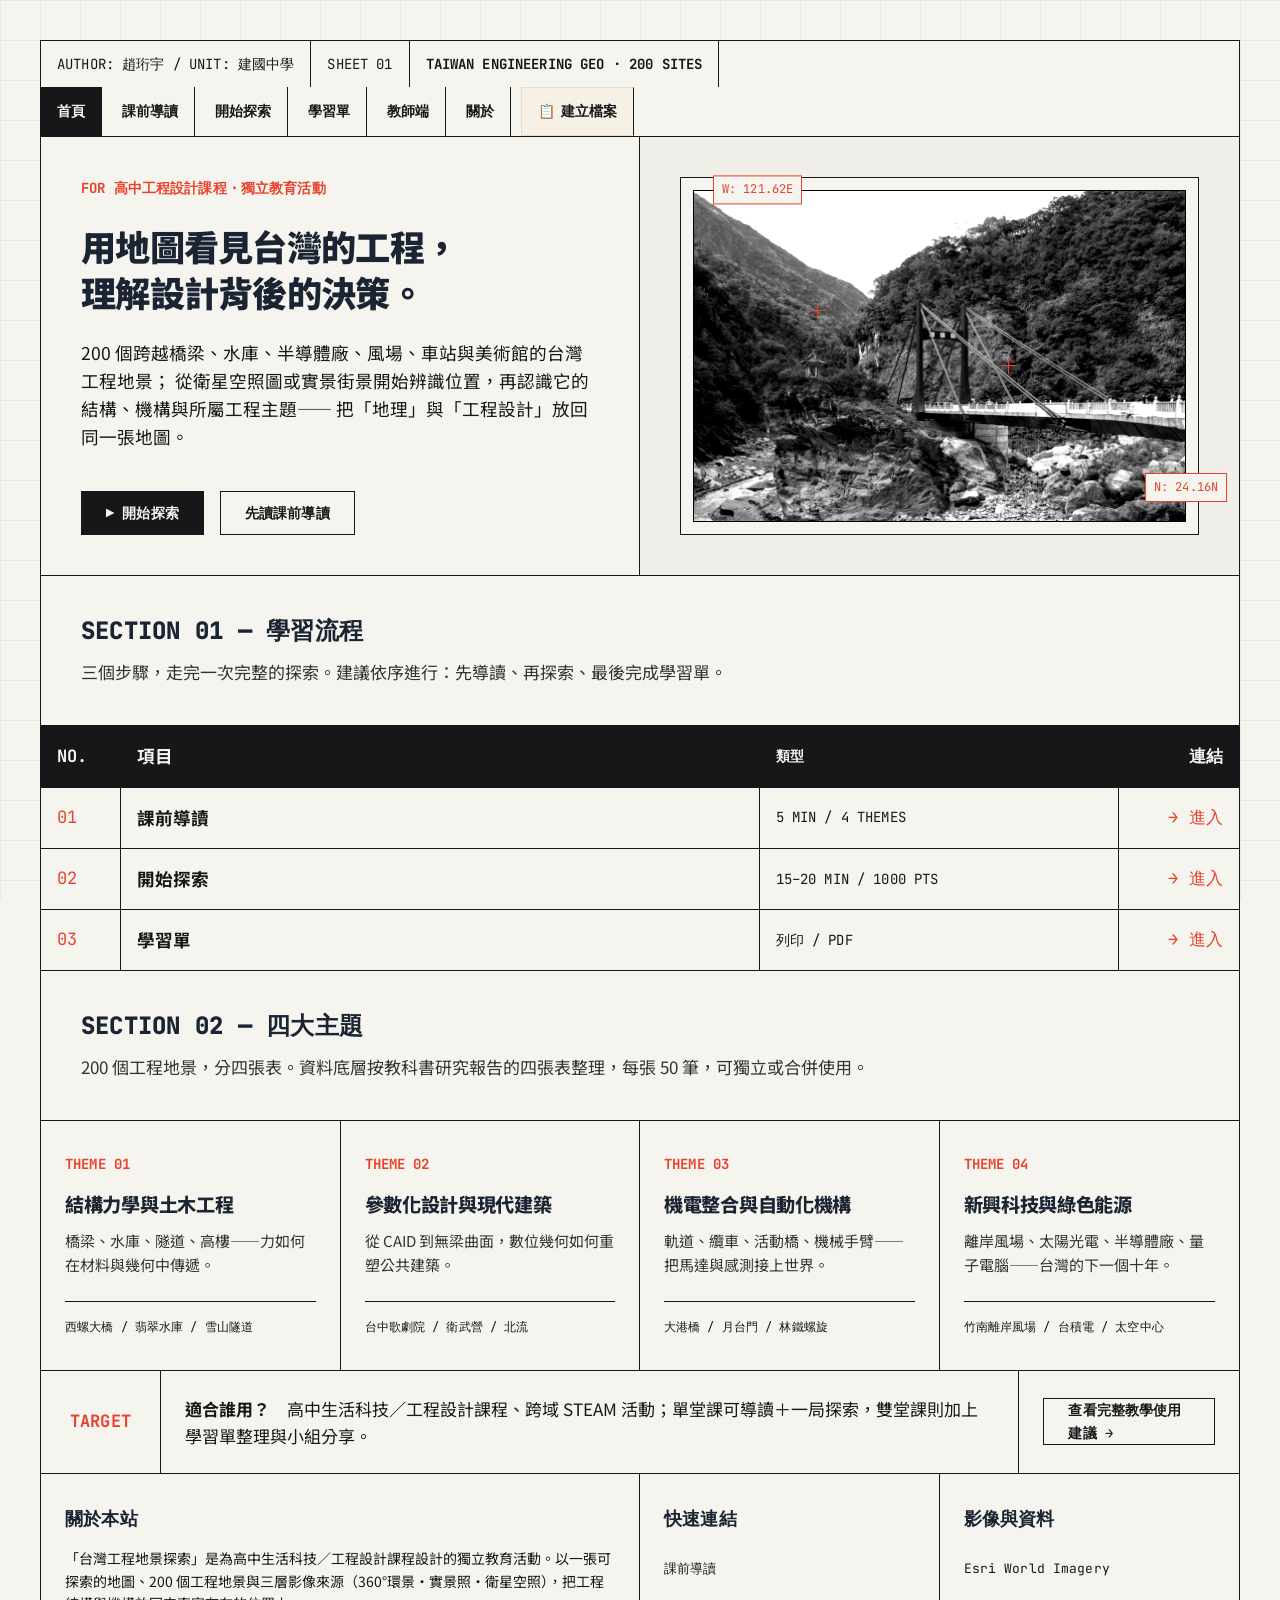
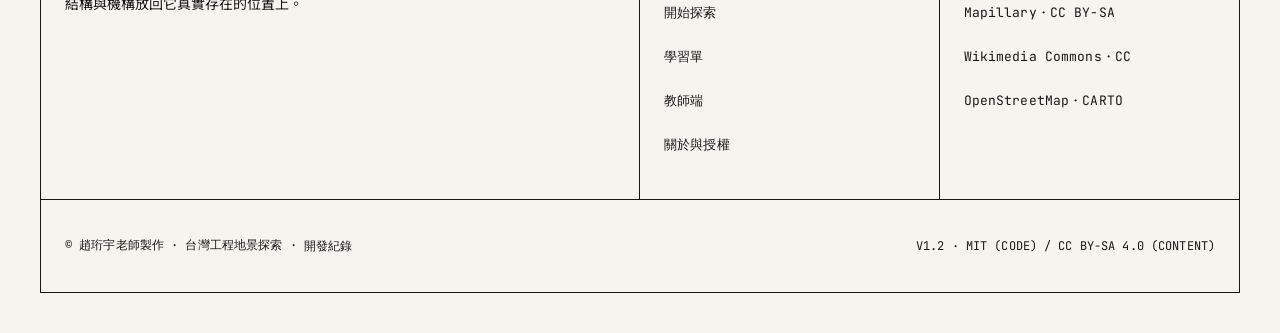
==== commit 16b5ab60: "用語：月台幕門→月台門、開合橋→活動橋、瓦片→圖磚 - 臺北捷運、鐵道局正式用語為「月台門」；「幕門」是港陸用法（data.js、index.html、intro.html） - movable br" ====
--- a/index.html
+++ b/index.html
@@ -531,8 +531,8 @@
         <div class="theme-col">
           <div class="theme-no mono accent">THEME 03</div>
           <h3>機電整合與自動化機構</h3>
-          <p>軌道、纜車、開合橋、機械手臂——把馬達與感測接上世界。</p>
-          <div class="theme-ex mono">大港橋 / 月台幕門 / 林鐵螺旋</div>
+          <p>軌道、纜車、活動橋、機械手臂——把馬達與感測接上世界。</p>
+          <div class="theme-ex mono">大港橋 / 月台門 / 林鐵螺旋</div>
         </div>
         <div class="theme-col">
           <div class="theme-no mono accent">THEME 04</div>
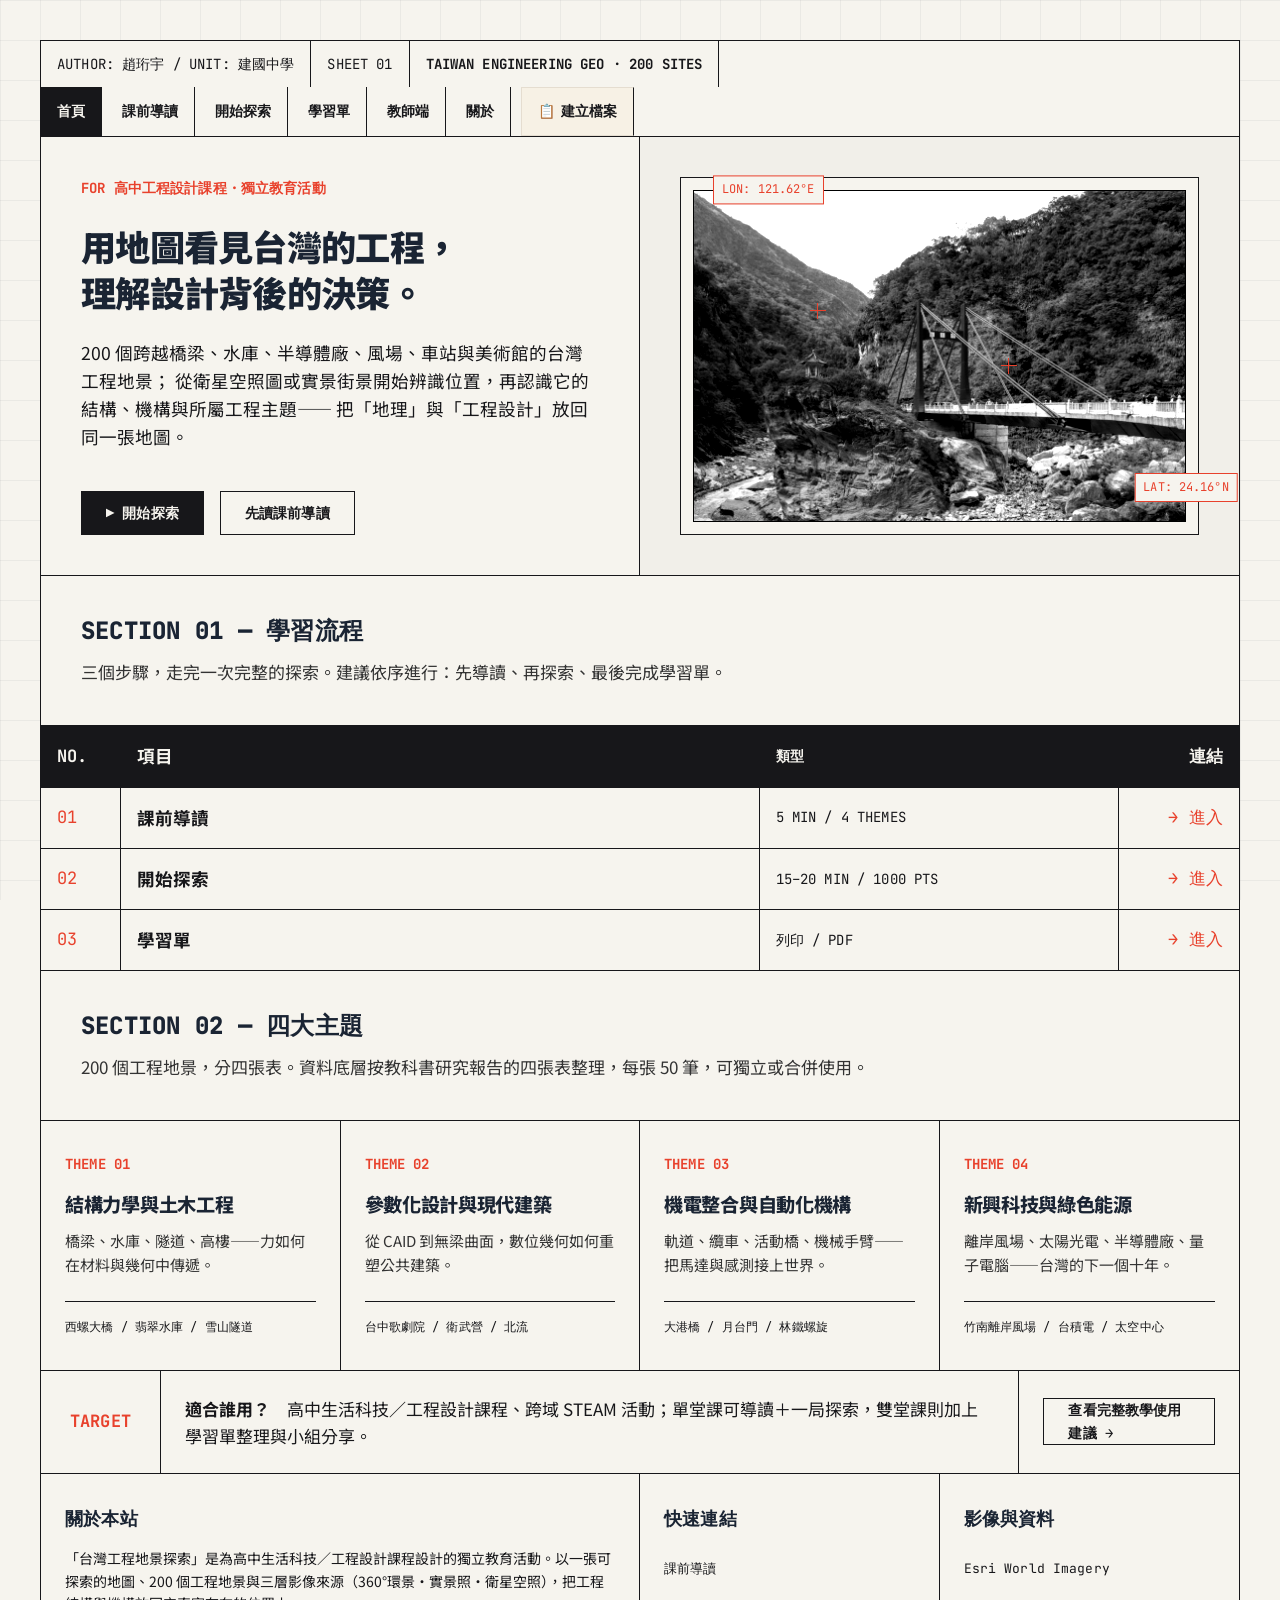
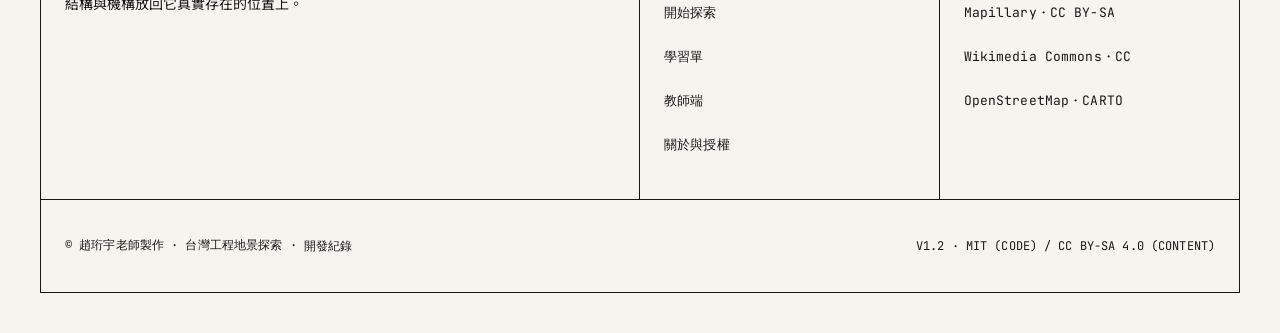
==== commit 6e37a466: "關於／導讀／首頁說明文字與實際資料一致 - about：資料欄位實為名稱、經緯度、對應章節、知識點四欄（原寫三欄）；知識點已經事實查核修訂，不再是「研究報告原文」 - about：「太新而沒有維基條目" ====
--- a/index.html
+++ b/index.html
@@ -469,8 +469,8 @@
       <div class="hero-right">
         <div class="img-frame">
           <img src="img/geo-taroko.jpg" alt="太魯閣工程地景">
-          <div class="dim-box dim-x mono accent">W: 121.62E</div>
-          <div class="dim-box dim-y mono accent">N: 24.16N</div>
+          <div class="dim-box dim-x mono accent">LON: 121.62°E</div>
+          <div class="dim-box dim-y mono accent">LAT: 24.16°N</div>
           <div class="cross c1"></div>
           <div class="cross c2"></div>
         </div>
